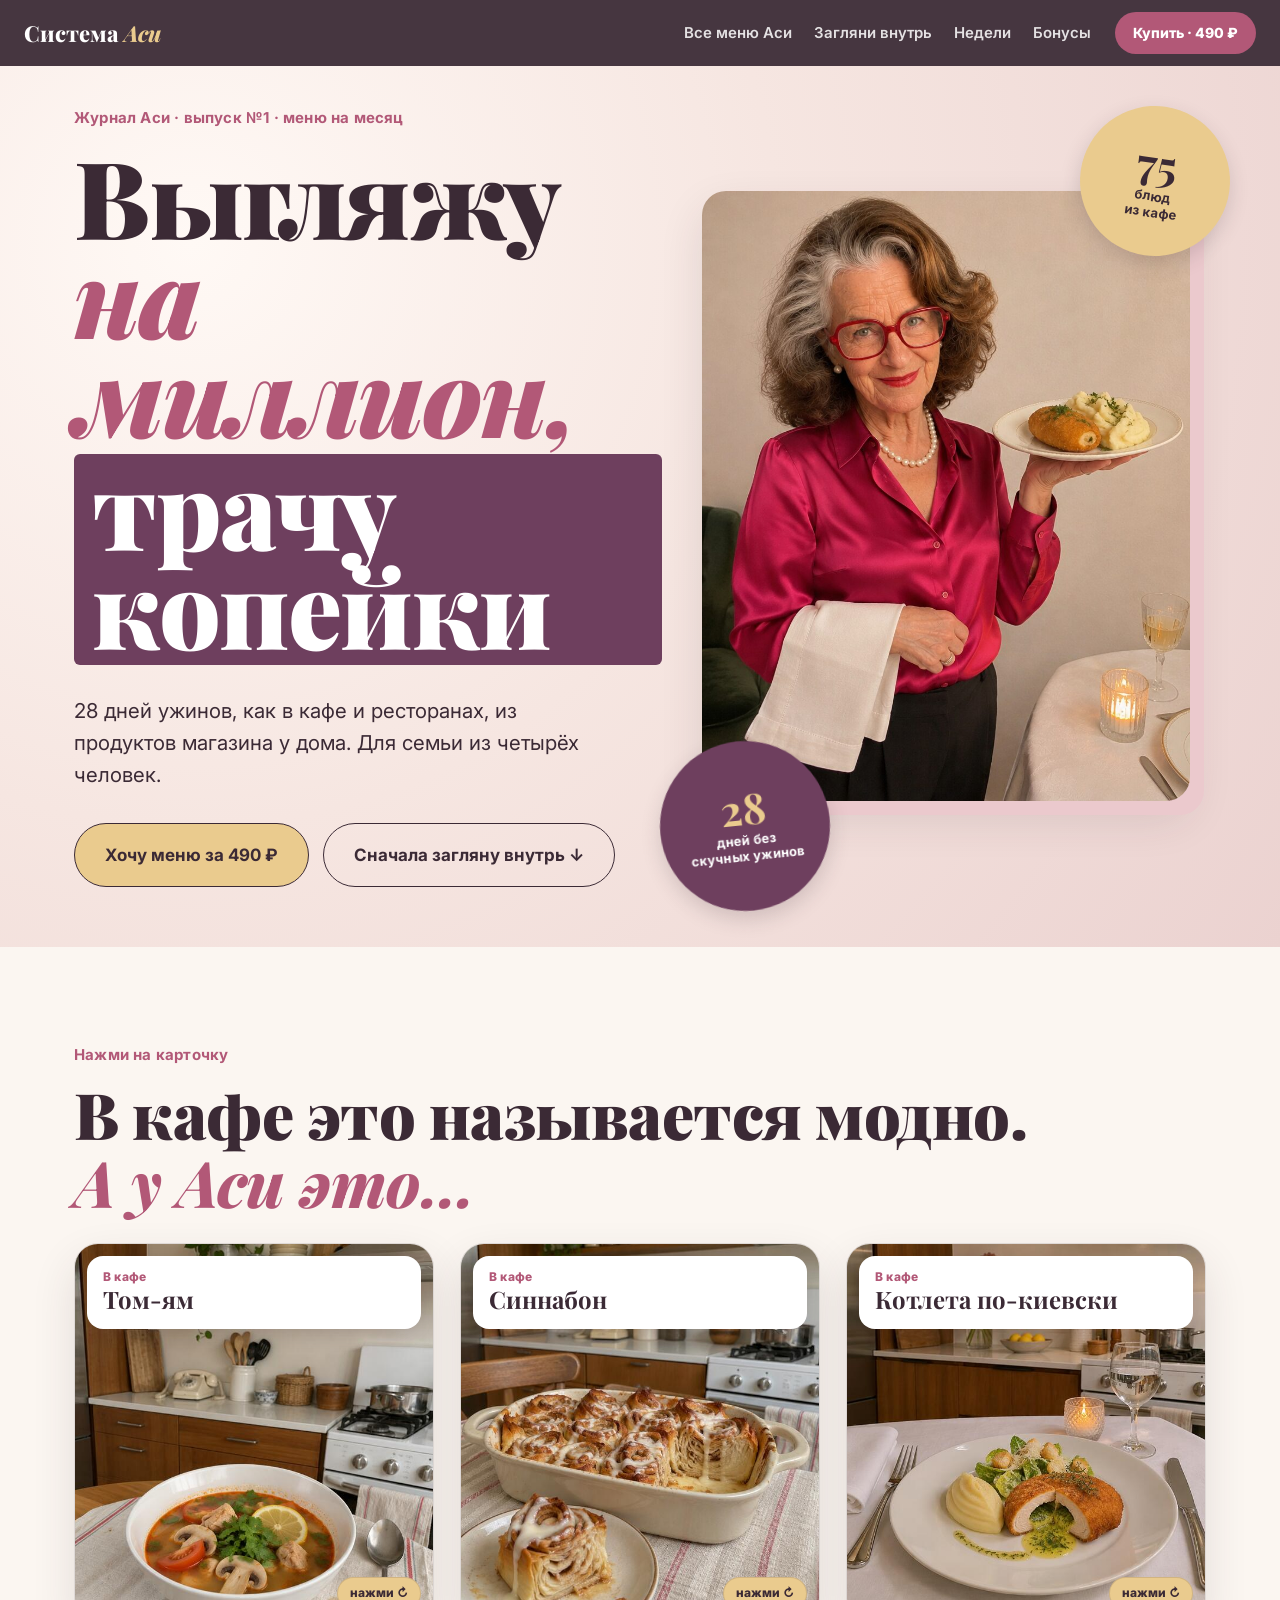
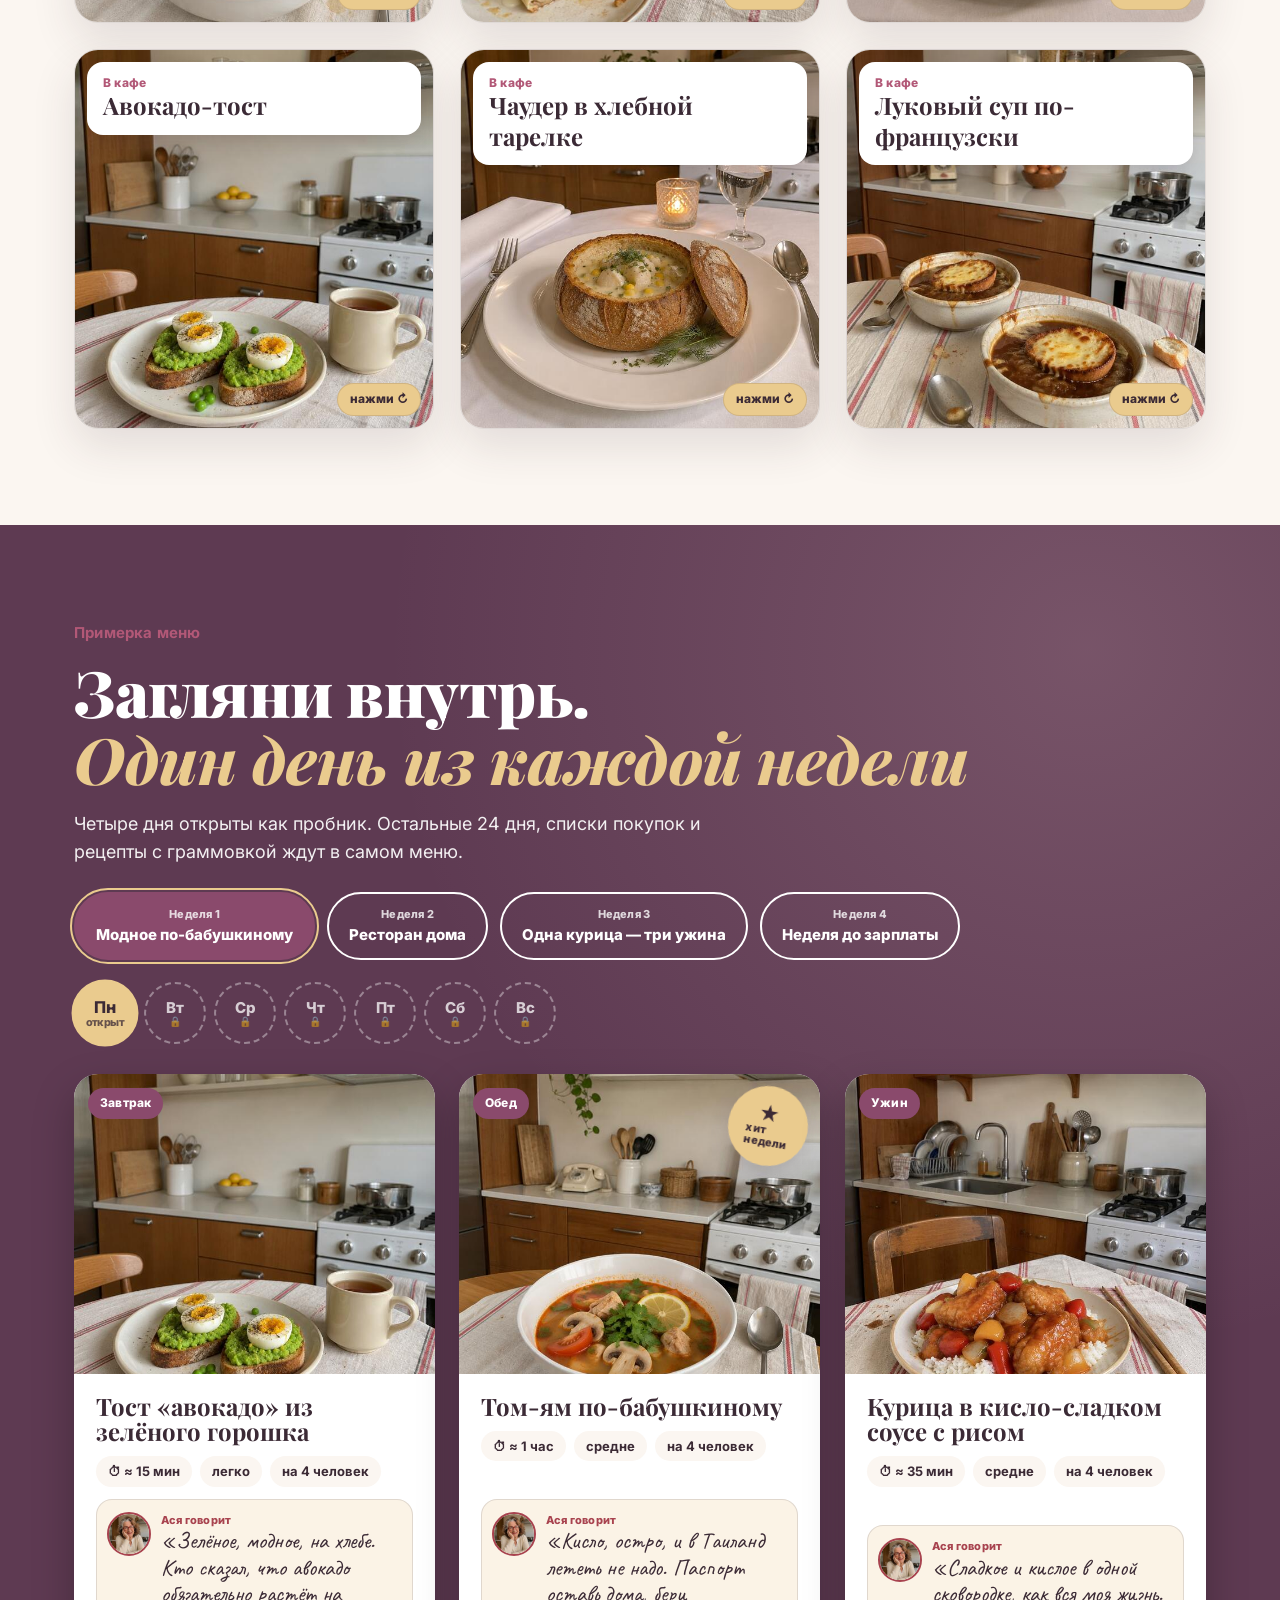
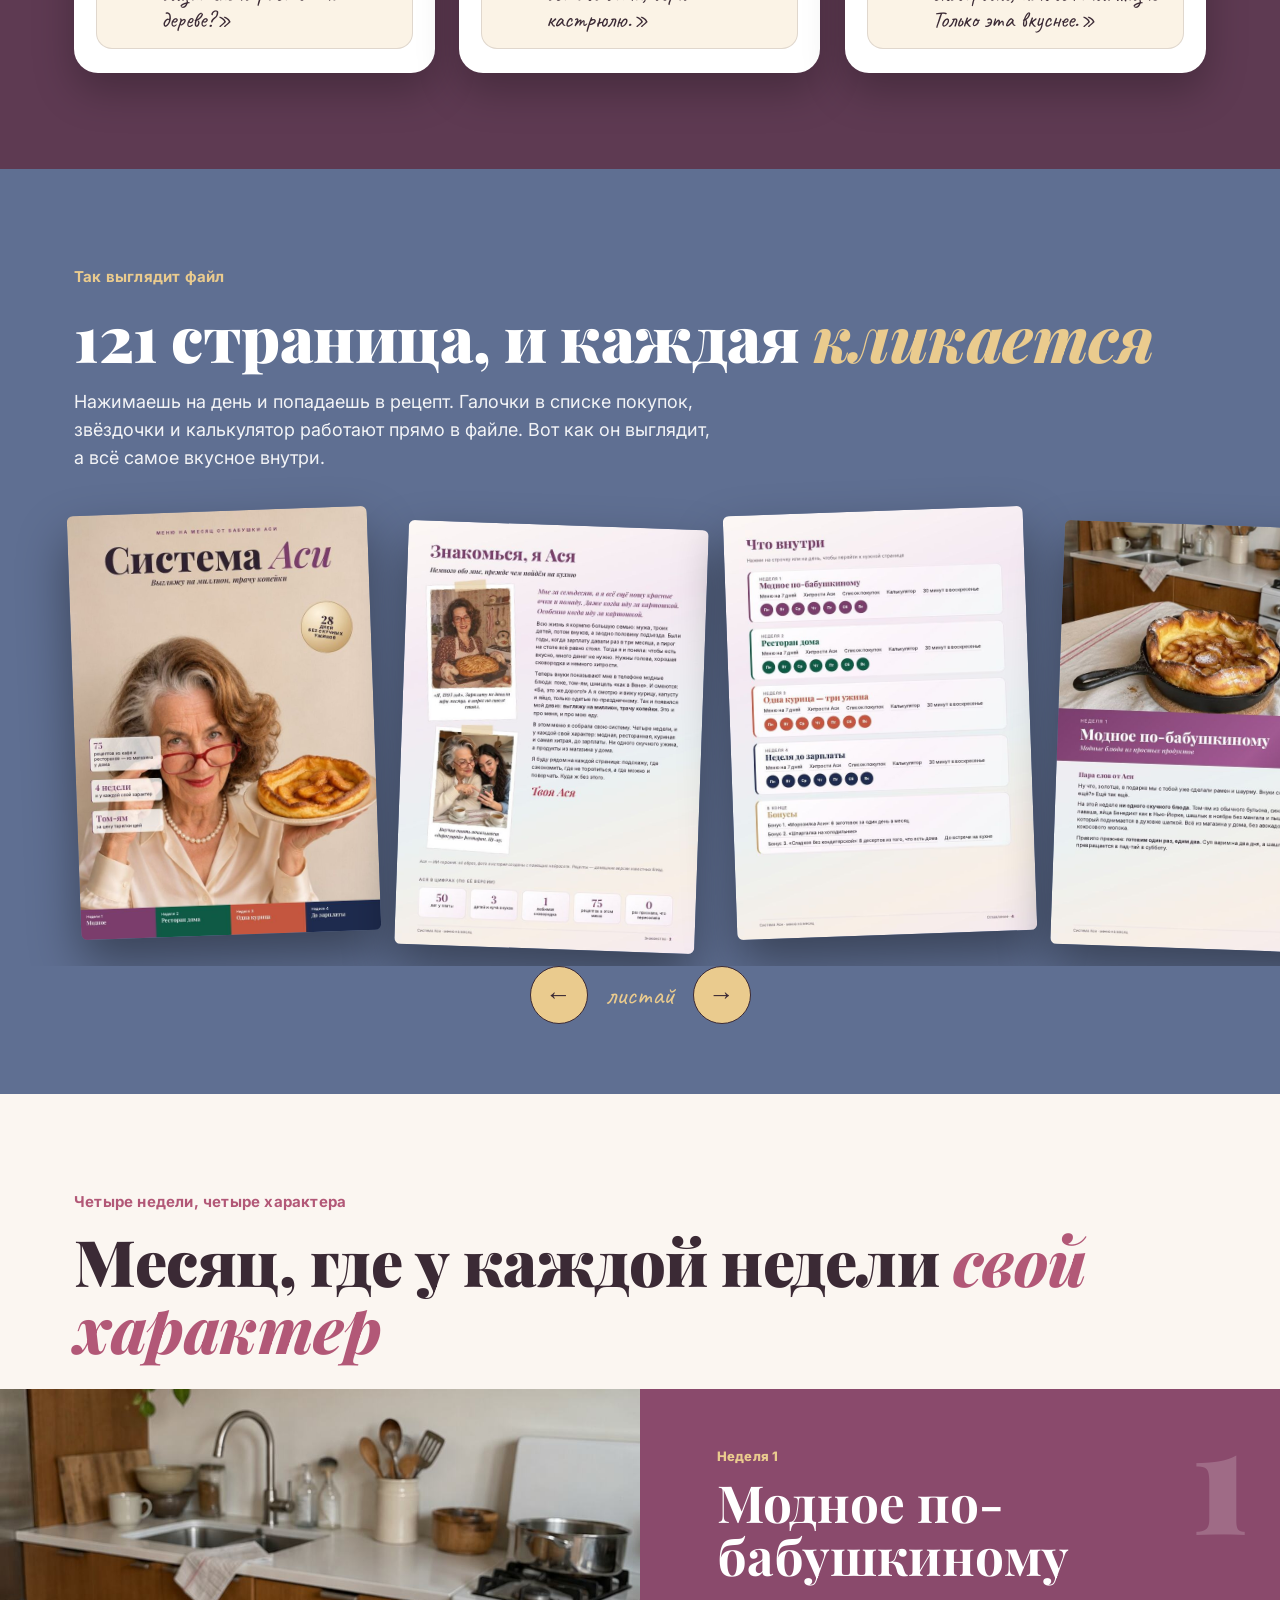
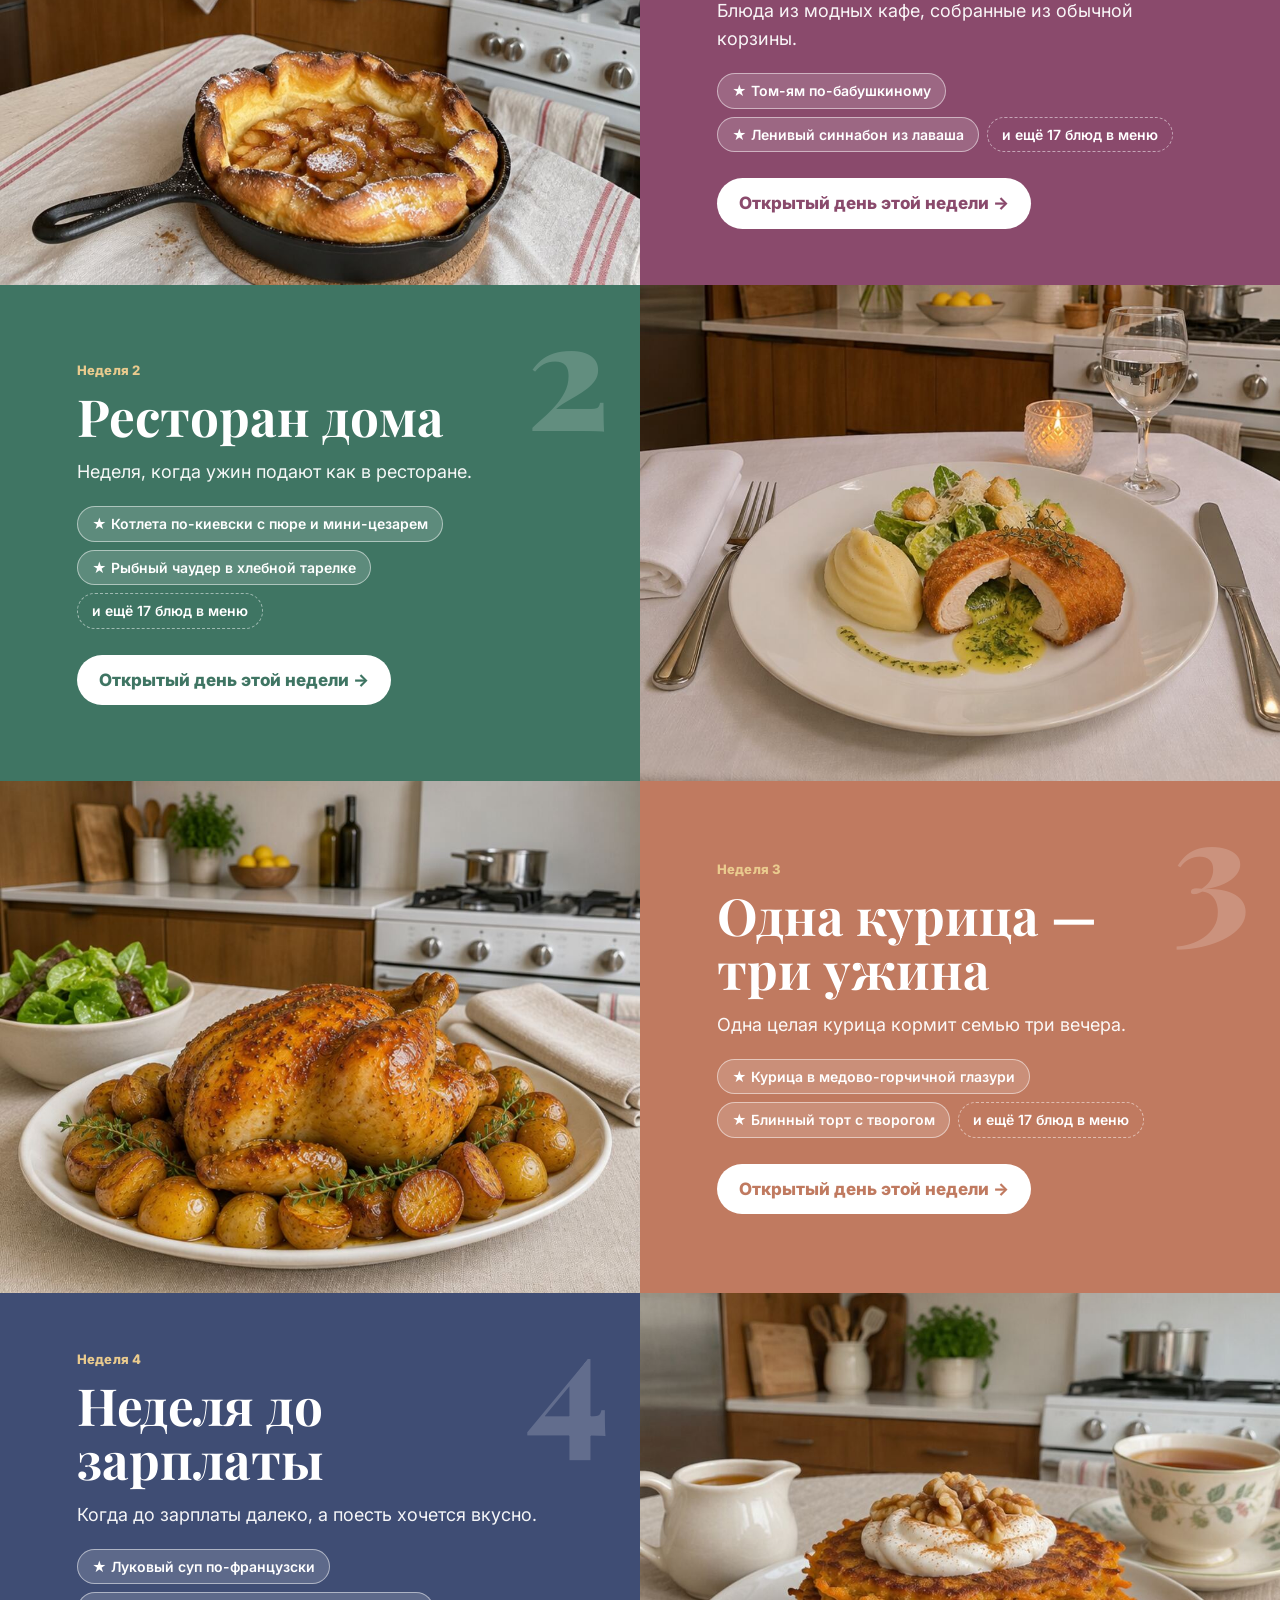
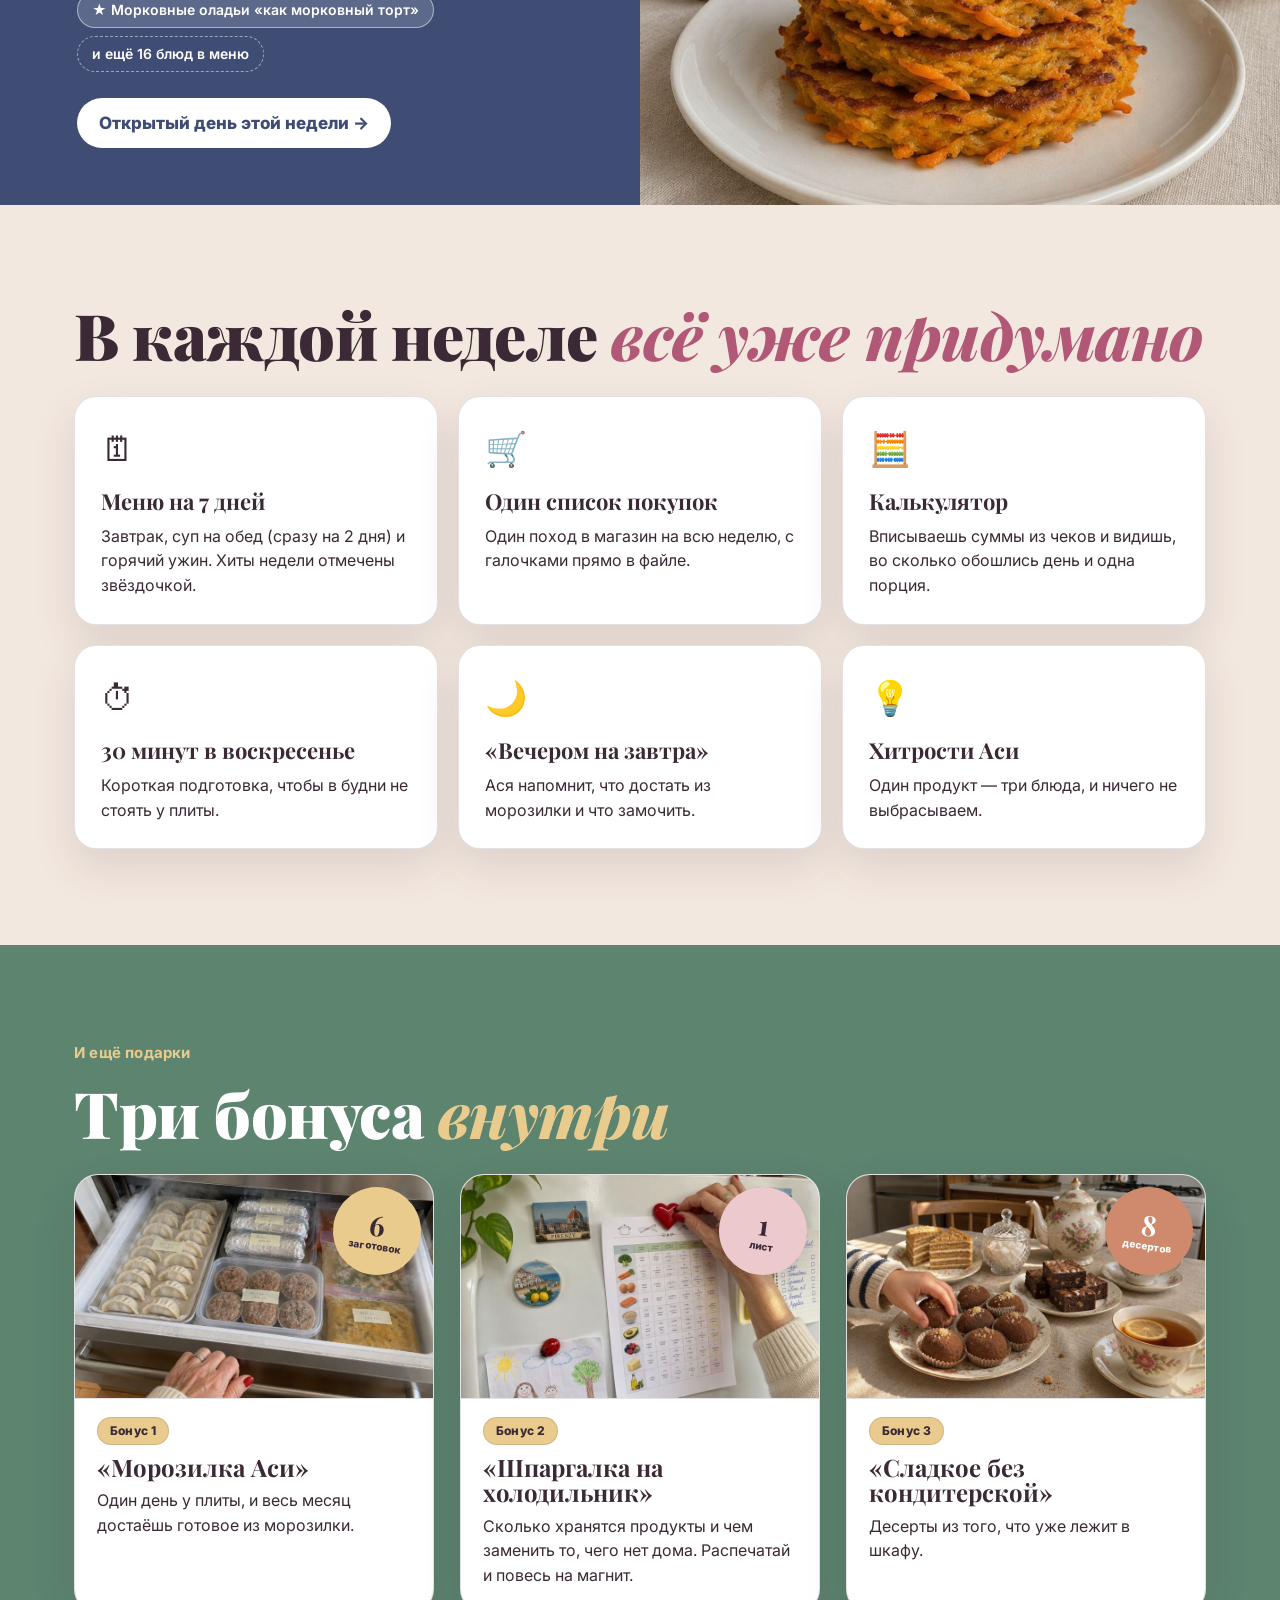
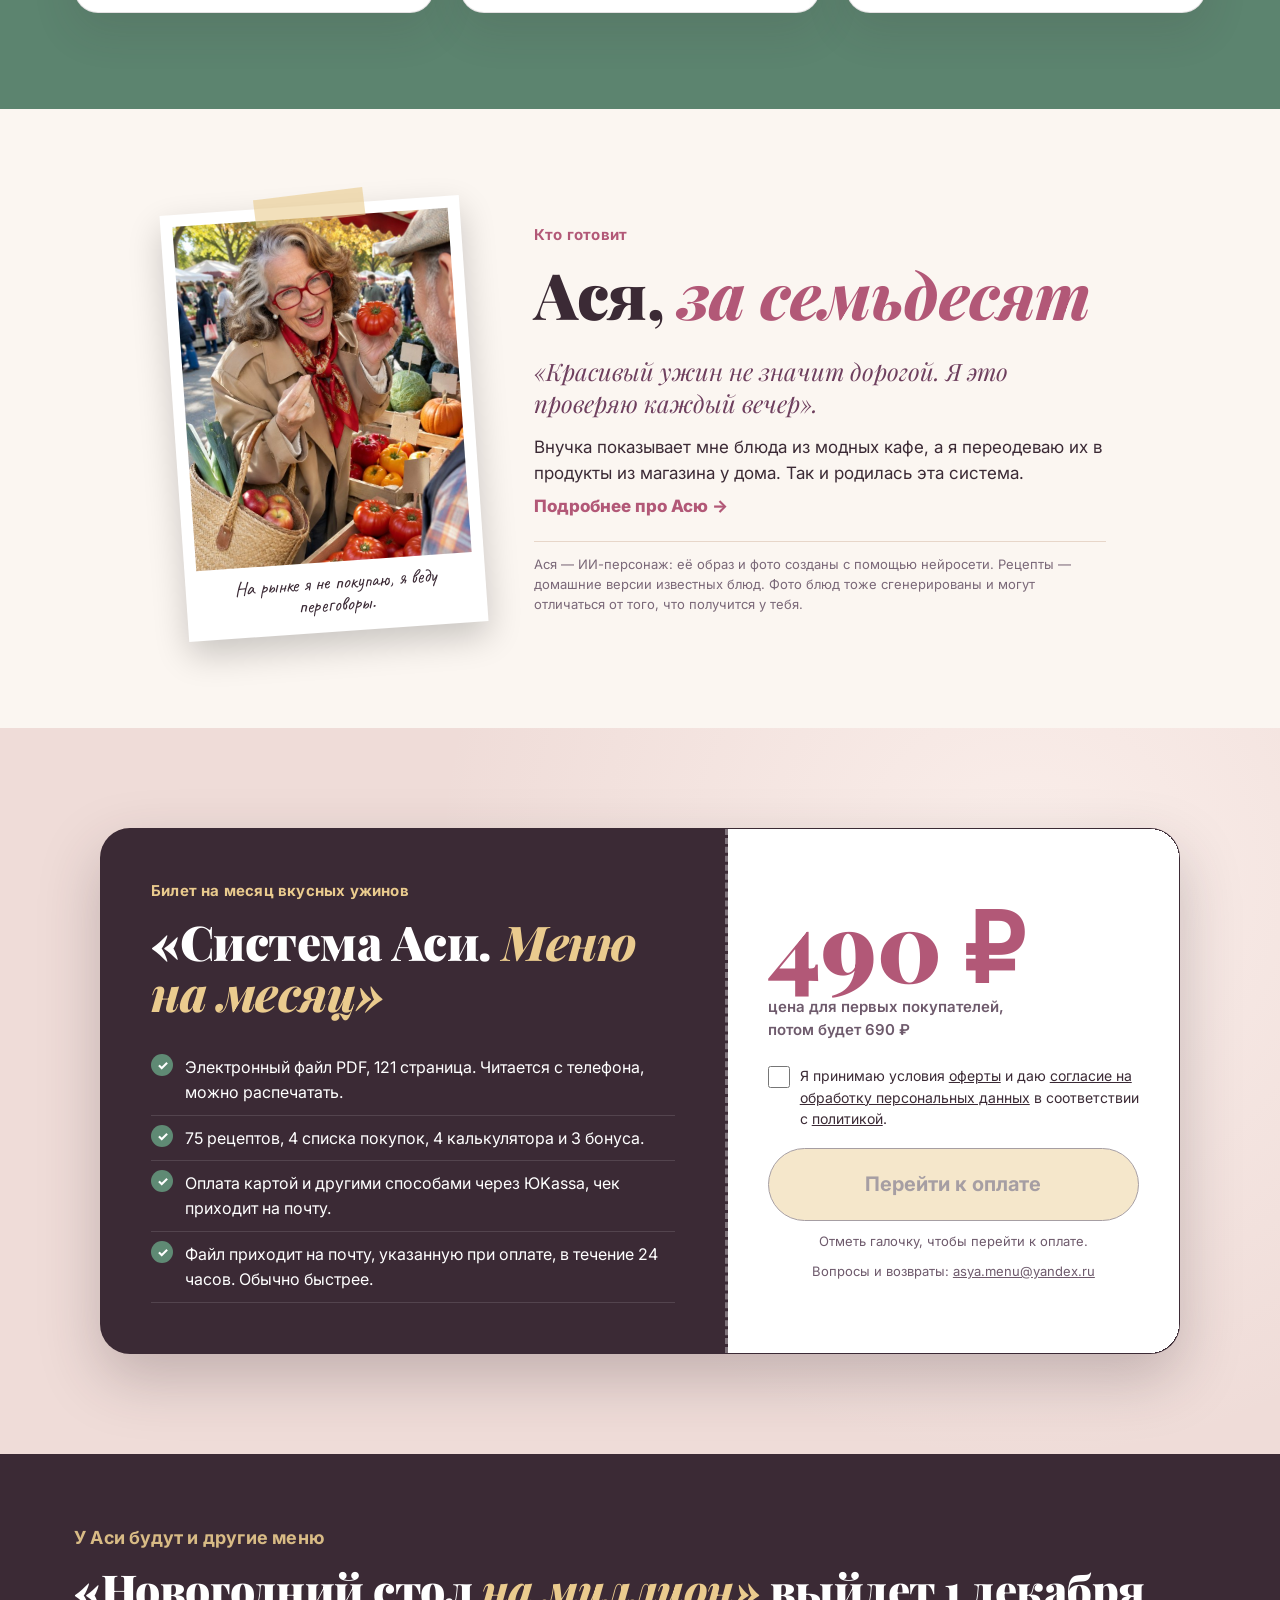
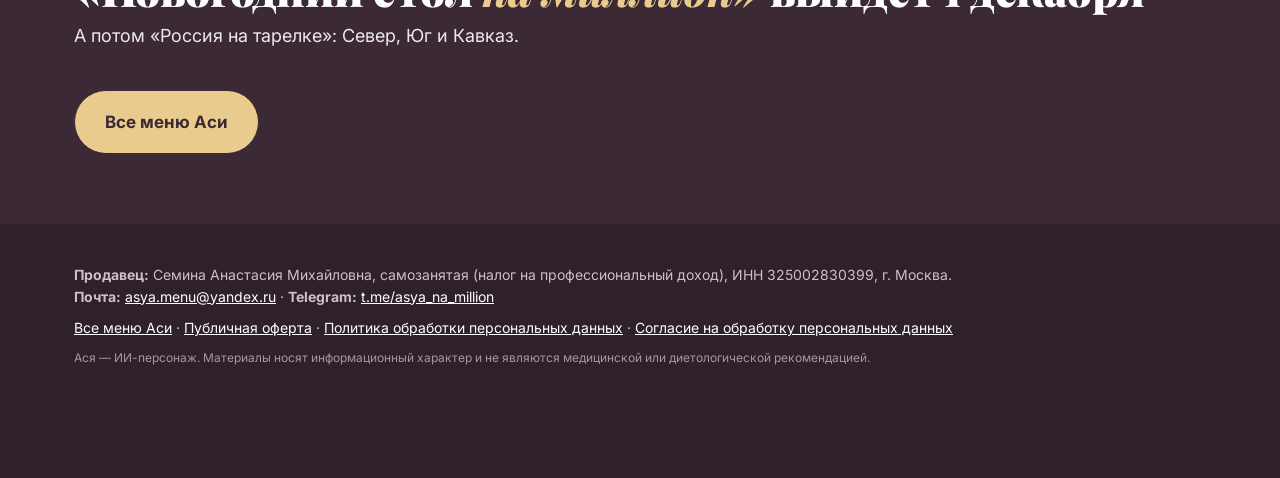
==== menu-na-mesyac.html @ 4cabe3ae "Сайт Аси: главная-витрина и страница «Меню на месяц» (превью, оплата ещё не подключена) Co-Authored-" ====
<!doctype html>
<html lang="ru">
<head>
<meta charset="utf-8">
<meta name="viewport" content="width=device-width, initial-scale=1">
<title>Система Аси — меню на месяц: выгляжу на миллион, трачу копейки</title>
<meta name="description" content="Меню на 28 дней для семьи из 4 человек от ИИ-бабушки Аси: 75 блюд из кафе и ресторанов из продуктов магазина у дома, списки покупок, калькулятор и 3 бонуса. Электронный PDF.">
<meta property="og:title" content="Система Аси — меню на месяц">
<meta property="og:description" content="Том-ям, хачапури, синнабон из лаваша. 75 блюд из кафе из продуктов магазина у дома.">
<meta property="og:image" content="img/menu-asya.jpg">
<link rel="preconnect" href="https://fonts.googleapis.com"><link rel="preconnect" href="https://fonts.gstatic.com" crossorigin>
<link href="https://fonts.googleapis.com/css2?family=Playfair+Display:ital,wght@0,700;0,800;0,900;1,700;1,800&family=Inter:wght@400;500;600;700;800&family=Caveat:wght@600;700&display=swap" rel="stylesheet">
<link rel="stylesheet" href="style.css">
</head>
<body>

<header class="top">
  <a class="logo" href="index.html">Система <em>Аси</em></a>
  <nav><a href="index.html">Все меню Аси</a><a href="#vnutri">Загляни внутрь</a><a href="#nedeli">Недели</a><a href="#bonusy">Бонусы</a></nav>
  <a class="top-btn" href="#kupit">Купить · 490 ₽</a>
</header>

<!-- ОБЛОЖКА -->
<section class="hero">

  <div class="hero-text">
    <p class="kicker">Журнал Аси · выпуск №1 · меню на месяц</p>
    <h1><span class="l1">Выгляжу</span> <span class="l2">на миллион,</span> <span class="l3">трачу копейки</span></h1>
    <p class="lead">28 дней ужинов, как в кафе и ресторанах, из продуктов магазина у дома. Для семьи из четырёх человек.</p>
    <div class="cta-row">
      <a class="btn" href="#kupit">Хочу меню за 490 ₽</a>
      <a class="btn ghost" href="#vnutri">Сначала загляну внутрь ↓</a>
    </div>
  </div>
  <div class="hero-pic"><img src="img/menu-asya.jpg" alt="Ася подаёт котлету по-киевски, как официант в ресторане" width="896" height="1120"></div>
  <div class="sticker s1"><b>75</b>блюд<br>из кафе</div>
  <div class="sticker s2"><b>28</b>дней без скучных ужинов</div>
</section>


<!-- КАФЕ vs АСЯ -->
<section class="sec vs">
  <div class="wrap">
    <p class="eyebrow">Нажми на карточку</p>
    <h2>В кафе это называется модно.<br><em>А у Аси это…</em></h2>
    <div class="flips" id="flips"></div>
  </div>
</section>

<!-- ЗАГЛЯНИ ВНУТРЬ -->
<section class="sec inside" id="vnutri">
  <div class="wrap">
    <p class="eyebrow">Примерка меню</p>
    <h2>Загляни внутрь.<br><em>Один день из каждой недели</em></h2>
    <p class="sub">Четыре дня открыты как пробник. Остальные 24 дня, списки покупок и рецепты с граммовкой ждут в самом меню.</p>
    <div class="wtabs" id="wtabs"></div>
    <div class="dtabs" id="dtabs"></div>
    <div class="day" id="day"></div>
  </div>
</section>

<!-- ЛИСТАЛКА СТРАНИЦ -->
<section class="sec pages">
  <div class="wrap">
    <p class="eyebrow light">Так выглядит файл</p>
    <h2>121 страница, и каждая <em>кликается</em></h2>
    <p class="sub">Нажимаешь на день и попадаешь в рецепт. Галочки в списке покупок, звёздочки и калькулятор работают прямо в файле. Вот как он выглядит, а всё самое вкусное внутри.</p>
  </div>
  <div class="strip" id="strip"></div>
  <div class="swipe"><button type="button" class="sw-btn" id="swPrev" aria-label="Предыдущие страницы">←</button><span>листай</span><button type="button" class="sw-btn" id="swNext" aria-label="Следующие страницы">→</button></div>
</section>

<!-- НЕДЕЛИ -->
<section class="sec weeks" id="nedeli">
  <div class="wrap">
    <p class="eyebrow">Четыре недели, четыре характера</p>
    <h2>Месяц, где у каждой недели <em>свой характер</em></h2>
  </div>
  <div class="wk-list" id="wklist"></div>
</section>

<!-- В КАЖДОЙ НЕДЕЛЕ -->
<section class="sec every">
  <div class="wrap">
    <h2>В каждой неделе <em>всё уже придумано</em></h2>
    <ul class="every-grid">
      <li><span class="ic">🗓</span><b>Меню на 7 дней</b>Завтрак, суп на обед (сразу на 2 дня) и горячий ужин. Хиты недели отмечены звёздочкой.</li>
      <li><span class="ic">🛒</span><b>Один список покупок</b>Один поход в магазин на всю неделю, с галочками прямо в файле.</li>
      <li><span class="ic">🧮</span><b>Калькулятор</b>Вписываешь суммы из чеков и видишь, во сколько обошлись день и одна порция.</li>
      <li><span class="ic">⏱</span><b>30 минут в воскресенье</b>Короткая подготовка, чтобы в будни не стоять у плиты.</li>
      <li><span class="ic">🌙</span><b>«Вечером на завтра»</b>Ася напомнит, что достать из морозилки и что замочить.</li>
      <li><span class="ic">💡</span><b>Хитрости Аси</b>Один продукт — три блюда, и ничего не выбрасываем.</li>
    </ul>
  </div>
</section>

<!-- БОНУСЫ -->
<section class="sec bonus" id="bonusy">
  <div class="wrap">
    <p class="eyebrow light">И ещё подарки</p>
    <h2>Три бонуса <em>внутри</em></h2>
    <div class="bn-grid">
      <article><div class="bn-ph"><img src="img/bonus-1.jpg" alt="Морозилка с домашними заготовками" loading="lazy"><span class="bn-st c1"><b>6</b>заготовок</span></div><span class="tag">Бонус 1</span><h3>«Морозилка Аси»</h3><p>Один день у плиты, и весь месяц достаёшь готовое из морозилки.</p></article>
      <article><div class="bn-ph"><img src="img/bonus-2.jpg" alt="Шпаргалка на дверце холодильника" loading="lazy"><span class="bn-st c2"><b>1</b>лист</span></div><span class="tag">Бонус 2</span><h3>«Шпаргалка на холодильник»</h3><p>Сколько хранятся продукты и чем заменить то, чего нет дома. Распечатай и повесь на магнит.</p></article>
      <article><div class="bn-ph"><img src="img/bonus-3.jpg" alt="Домашние десерты к чаю" loading="lazy"><span class="bn-st c3"><b>8</b>десертов</span></div><span class="tag">Бонус 3</span><h3>«Сладкое без кондитерской»</h3><p>Десерты из того, что уже лежит в шкафу.</p></article>
    </div>
  </div>
</section>

<!-- КОРОТКО ОБ АСЕ -->
<section class="sec mini-about">
  <div class="wrap mini-in">
    <figure class="pol solo"><img src="img/asya-rynok.jpg" alt="Ася на рынке с помидором" width="700" height="875"><figcaption>На рынке я не покупаю, я веду переговоры.</figcaption></figure>
    <div>
      <p class="eyebrow">Кто готовит</p>
      <h2>Ася, <em>за семьдесят</em></h2>
      <p class="big">«Красивый ужин не значит дорогой. Я это проверяю каждый вечер».</p>
      <p>Внучка показывает мне блюда из модных кафе, а я переодеваю их в продукты из магазина у дома. Так и родилась эта система.</p>
      <a class="more" href="index.html#asya">Подробнее про Асю →</a>
      <p class="ai">Ася — ИИ-персонаж: её образ и фото созданы с помощью нейросети. Рецепты — домашние версии известных блюд. Фото блюд тоже сгенерированы и могут отличаться от того, что получится у тебя.</p>
    </div>
  </div>
</section>

<!-- ПОКУПКА -->
<section class="sec buy" id="kupit">
  <div class="ticket">
    <div class="t-left">
      <p class="eyebrow light">Билет на месяц вкусных ужинов</p>
      <h2>«Система Аси. <em>Меню на месяц»</em></h2>
      <ul class="get">
        <li>Электронный файл PDF, 121 страница. Читается с телефона, можно распечатать.</li>
        <li>75 рецептов, 4 списка покупок, 4 калькулятора и 3 бонуса.</li>
        <li>Оплата картой и другими способами через ЮKassa, чек приходит на почту.</li>
        <li>Файл приходит на почту, указанную при оплате, в течение 24 часов. Обычно быстрее.</li>
      </ul>
    </div>
    <div class="t-right">
      <p class="price">490 ₽</p>
      <p class="price-note">цена для первых покупателей,<br>потом будет 690 ₽</p>
      <label class="agree"><input type="checkbox" id="agree"> <span>Я принимаю условия <a href="oferta.html">оферты</a> и даю <a href="soglasie.html">согласие на обработку персональных данных</a> в соответствии с <a href="privacy.html">политикой</a>.</span></label>
      <a class="btn big disabled" id="paybtn" href="#" aria-disabled="true">Перейти к оплате</a>
      <p class="hint" id="payhint">Отметь галочку, чтобы перейти к оплате.</p>
      <p class="hint">Вопросы и возвраты: <a href="mailto:asya.menu@yandex.ru">asya.menu@yandex.ru</a></p>
    </div>
  </div>
</section>

<!-- ДРУГИЕ МЕНЮ -->
<section class="sec other">
  <div class="wrap other-in">
    <div>
      <p class="eyebrow light">У Аси будут и другие меню</p>
      <h2>«Новогодний стол <em>на миллион»</em> выйдет 1 декабря</h2>
      <p>А потом «Россия на тарелке»: Север, Юг и Кавказ.</p>
    </div>
    <a class="btn" href="index.html">Все меню Аси</a>
  </div>
</section>

<footer class="foot">
  <div class="wrap">
    <p><b>Продавец:</b> Семина Анастасия Михайловна, самозанятая (налог на профессиональный доход), ИНН 325002830399, г. Москва.<br>
    <b>Почта:</b> <a href="mailto:asya.menu@yandex.ru">asya.menu@yandex.ru</a> · <b>Telegram:</b> <a href="https://t.me/asya_na_million">t.me/asya_na_million</a></p>
    <p class="docs"><a href="index.html">Все меню Аси</a> · <a href="oferta.html">Публичная оферта</a> · <a href="privacy.html">Политика обработки персональных данных</a> · <a href="soglasie.html">Согласие на обработку персональных данных</a></p>
    <p class="small">Ася — ИИ-персонаж. Материалы носят информационный характер и не являются медицинской или диетологической рекомендацией.</p>
  </div>
</footer>

<a class="float-buy" href="#kupit">Купить меню · 490 ₽</a>

<script src="data.js"></script>
<script src="app.js"></script>
</body>
</html>
---- style.css ----
:root {
  --ink:#1C0B1F; --plum:#4A1042; --fuch:#FF2D87; --fuch2:#FF6FB0; --yel:#FFD43B; --em:#00A877; --coral:#FF6A3D; --cob:#3346FF; --navy:#16224D;
  --paper:#FFF4E8; --paper2:#FFE9D6; --red:#C8102E;
  --serif:"Playfair Display", Georgia, serif; --sans:Inter, system-ui, sans-serif; --hand:Caveat, cursive;
}
* { box-sizing:border-box; margin:0; padding:0; }
html { scroll-behavior:smooth; }
body { font-family:var(--sans); color:var(--ink); background:var(--paper); font-size:17px; line-height:1.55; overflow-x:hidden; }
img { max-width:100%; display:block; }
a { color:inherit; }
h1, h2, h3 { font-family:var(--serif); line-height:1.05; }
h2 { font-size:clamp(34px, 5.4vw, 64px); font-weight:900; letter-spacing:-.5px; margin-bottom:28px; }
h2 em { font-style:italic; font-weight:800; color:var(--fuch); }
.wrap { max-width:1180px; margin:0 auto; padding:0 24px; }
.sec { padding:96px 0; position:relative; }
.eyebrow { font-weight:800; font-size:13px; letter-spacing:3px; text-transform:uppercase; color:var(--fuch); margin-bottom:14px; }
.eyebrow.light { color:var(--yel); }

/* кнопки */
.btn { display:inline-flex; align-items:center; justify-content:center; gap:8px; background:var(--yel); color:var(--ink); font-weight:800; font-size:17px; text-decoration:none; padding:18px 30px; border-radius:999px; border:2.5px solid var(--ink); box-shadow:5px 5px 0 var(--ink); transition:transform .15s, box-shadow .15s; }
.btn:hover { transform:translate(-2px,-2px); box-shadow:7px 7px 0 var(--ink); }
.btn:active { transform:translate(3px,3px); box-shadow:2px 2px 0 var(--ink); }
.btn.ghost { background:transparent; color:#fff; border-color:#fff; box-shadow:none; }
.btn.ghost:hover { background:rgba(255,255,255,.12); }
.btn.big { font-size:20px; padding:20px 34px; width:100%; }
.btn.disabled { opacity:.45; cursor:not-allowed; }
.btn.yellow { margin-top:22px; }

/* шапка */
.top { position:sticky; top:0; z-index:50; display:flex; align-items:center; gap:24px; padding:12px 24px; background:rgba(28,11,31,.92); backdrop-filter:blur(8px); color:#fff; }
.logo { font-family:var(--serif); font-weight:800; font-size:22px; text-decoration:none; }
.logo em { color:var(--yel); }
.top nav { display:flex; gap:22px; margin-left:auto; font-size:15px; font-weight:600; }
.top nav a { text-decoration:none; opacity:.85; }
.top nav a:hover { opacity:1; color:var(--yel); }
.top-btn { background:var(--fuch); color:#fff; text-decoration:none; font-weight:800; font-size:14px; padding:10px 18px; border-radius:999px; white-space:nowrap; }

/* обложка */
.hero { position:relative; min-height:calc(100vh - 60px); display:grid; grid-template-columns:1.05fr .95fr; align-items:center; background:radial-gradient(circle at 18% 25%, #FF5FA6 0, var(--fuch) 38%, #D9006A 100%); color:#fff; overflow:hidden; padding:40px 0 60px; }
.hero::before { content:""; position:absolute; inset:0; background:repeating-linear-gradient(-45deg, rgba(255,255,255,.05) 0 2px, transparent 2px 22px); pointer-events:none; }
.hero-text { position:relative; z-index:2; padding:0 10px 0 max(24px, calc((100vw - 1180px)/2 + 24px)); }
.kicker { font-weight:800; font-size:13px; letter-spacing:3px; text-transform:uppercase; color:var(--yel); margin-bottom:18px; }
.hero h1 { font-weight:900; font-size:clamp(52px, 8.4vw, 118px); line-height:.92; letter-spacing:-1.5px; }
.hero h1 span { display:block; }
.hero h1 .l2 { font-style:italic; color:var(--yel); }
.hero h1 .l3 { display:inline-block; margin-top:10px; background:var(--ink); color:#fff; padding:4px 18px 10px; transform:rotate(-2deg); box-shadow:6px 6px 0 var(--yel); }
.lead { font-size:clamp(18px, 1.6vw, 21px); max-width:520px; margin:30px 0 32px; opacity:.95; }
.cta-row { display:flex; gap:14px; flex-wrap:wrap; }
.hero-pic { position:relative; z-index:1; display:flex; align-items:center; justify-content:center; padding:0 max(40px, calc((100vw - 1180px)/2 + 40px)) 0 30px; }
.hero-pic img { width:100%; max-width:500px; height:auto; aspect-ratio:4/5; object-fit:cover; object-position:center 8%; border-radius:28px; border:6px solid var(--ink); box-shadow:18px 18px 0 var(--yel); transform:rotate(2.5deg); }
.sticker { position:absolute; z-index:3; border-radius:50%; display:flex; flex-direction:column; align-items:center; justify-content:center; text-align:center; font-weight:800; text-transform:uppercase; font-size:13px; line-height:1.15; letter-spacing:.5px; border:3px solid var(--ink); }
.sticker b { font-family:var(--serif); font-size:44px; line-height:.9; text-transform:none; }
.s1 { width:150px; height:150px; background:var(--yel); color:var(--ink); right:max(16px, calc((100vw - 1180px)/2)); top:40px; transform:rotate(12deg); animation:wob 5s ease-in-out infinite; }
.s2 { width:160px; height:160px; background:var(--ink); color:#fff; right:max(400px, calc((100vw - 1180px)/2 + 470px)); bottom:60px; transform:rotate(-10deg); padding:20px; animation:wob 6s ease-in-out infinite reverse; }
.s2 b { color:var(--yel); }
@keyframes wob { 0%,100% { transform:rotate(12deg) scale(1); } 50% { transform:rotate(4deg) scale(1.06); } }

/* бегущая строка */
.marquee { background:var(--yel); border-block:3px solid var(--ink); overflow:hidden; white-space:nowrap; padding:16px 0; }
.mq-in { display:inline-block; animation:mq 60s linear infinite; font-family:var(--serif); font-style:italic; font-weight:800; font-size:26px; }
.mq-in span { margin:0 18px; }
.mq-in i { font-style:normal; color:var(--fuch); }
@keyframes mq { to { transform:translateX(-50%); } }

/* кафе vs Ася */
.vs { background:var(--paper); }
.flips { display:grid; grid-template-columns:repeat(3, 1fr); gap:26px; }
.flip { perspective:1200px; height:380px; cursor:pointer; background:none; border:none; text-align:left; font:inherit; color:inherit; }
.flip-in { position:relative; width:100%; height:100%; transition:transform .7s cubic-bezier(.3,1.4,.5,1); transform-style:preserve-3d; }
.flip.on .flip-in { transform:rotateY(180deg); }
.face { position:absolute; inset:0; backface-visibility:hidden; border-radius:24px; overflow:hidden; border:3px solid var(--ink); box-shadow:8px 8px 0 var(--ink); }
.front img { width:100%; height:100%; object-fit:cover; }
.front .lbl { position:absolute; left:16px; right:16px; bottom:16px; background:#fff; border:2.5px solid var(--ink); border-radius:16px; padding:12px 16px; }
.front .lbl small { display:block; font-size:12px; font-weight:800; letter-spacing:2px; text-transform:uppercase; color:var(--fuch); }
.front .lbl b { font-family:var(--serif); font-size:24px; line-height:1.1; }
.front .tap { position:absolute; top:14px; right:14px; background:var(--yel); border:2px solid var(--ink); border-radius:999px; font-size:12px; font-weight:800; padding:6px 12px; }
.back { transform:rotateY(180deg); padding:30px 26px; display:flex; flex-direction:column; justify-content:center; color:#fff; }
.back small { font-size:13px; font-weight:800; letter-spacing:2px; text-transform:uppercase; color:var(--yel); }
.back .hand { font-family:var(--hand); font-size:38px; line-height:1.05; margin:10px 0 16px; }
.back p { font-size:16px; opacity:.95; }

/* загляни внутрь */
.inside { background:var(--plum); color:#fff; background-image:radial-gradient(circle at 85% 10%, rgba(255,45,135,.35), transparent 45%), radial-gradient(circle at 5% 90%, rgba(51,70,255,.35), transparent 40%); }
.inside h2 em { color:var(--yel); }
.wtabs { display:flex; gap:12px; flex-wrap:wrap; margin-bottom:16px; }
.wtab { border:2.5px solid #fff; background:transparent; color:#fff; font:inherit; font-weight:800; font-size:15px; padding:12px 20px; border-radius:999px; cursor:pointer; transition:.2s; }
.wtab small { display:block; font-size:11px; letter-spacing:2px; text-transform:uppercase; opacity:.8; }
.wtab.on { background:var(--c); border-color:var(--c); color:#fff; box-shadow:5px 5px 0 var(--yel); }
.dtabs { display:flex; gap:8px; margin:22px 0 30px; flex-wrap:wrap; }
.dtab { width:62px; height:62px; border-radius:50%; border:2px solid rgba(255,255,255,.5); background:transparent; color:#fff; font:inherit; font-weight:800; cursor:pointer; line-height:1.05; font-size:15px; transition:.2s; }
.dtab small { display:block; font-size:10px; opacity:.75; font-weight:600; }
.dtab.on { background:var(--yel); color:var(--ink); border-color:var(--yel); transform:scale(1.08); }
.day { display:grid; grid-template-columns:repeat(auto-fit, minmax(300px, 1fr)); gap:24px; }
.rc { background:#fff; color:var(--ink); border-radius:24px; overflow:hidden; display:flex; flex-direction:column; animation:pop .45s cubic-bezier(.3,1.5,.5,1) both; box-shadow:0 18px 40px rgba(0,0,0,.25); }
.rc:nth-child(2) { animation-delay:.07s; } .rc:nth-child(3) { animation-delay:.14s; } .rc:nth-child(4) { animation-delay:.21s; }
@keyframes pop { from { opacity:0; transform:translateY(24px) scale(.96); } }
.rc .ph { position:relative; aspect-ratio:1/1; max-height:300px; overflow:hidden; }
.rc .ph img { width:100%; height:100%; object-fit:cover; }
.rc .meal { position:absolute; left:14px; top:14px; background:var(--c); color:#fff; font-size:12px; font-weight:800; letter-spacing:1.5px; text-transform:uppercase; padding:6px 12px; border-radius:999px; }
.rc .hit { position:absolute; right:12px; top:12px; width:74px; height:74px; border-radius:50%; background:var(--yel); border:2.5px solid var(--ink); display:flex; flex-direction:column; align-items:center; justify-content:center; font-size:11px; font-weight:800; text-transform:uppercase; line-height:1.05; transform:rotate(10deg); }
.rc .hit b { font-size:22px; line-height:1; }
.rc .bd { padding:20px 22px 24px; display:flex; flex-direction:column; gap:12px; flex:1; }
.rc h3 { font-size:24px; }
.rc .meta { display:flex; gap:8px; flex-wrap:wrap; }
.rc .meta span { font-size:13px; font-weight:700; background:var(--paper); border-radius:999px; padding:5px 12px; }
.rc .q { margin-top:auto; position:relative; background:#FFF8D6; border:2px solid var(--ink); border-radius:16px; padding:14px 16px 14px 64px; font-family:var(--hand); font-size:23px; line-height:1.15; }
.rc .q img { position:absolute; left:10px; top:12px; width:44px; height:44px; border-radius:50%; object-fit:cover; border:2px solid var(--red); }
.rc .q small { display:block; font-family:var(--sans); font-size:11px; font-weight:800; letter-spacing:1.5px; text-transform:uppercase; color:var(--red); margin-bottom:2px; }

/* листалка */
.pages { background:var(--cob); color:#fff; padding-bottom:70px; }
.pages h2 em { color:var(--yel); }
.pages .sub { max-width:640px; font-size:18px; opacity:.92; margin-top:-10px; }
.strip { display:flex; gap:28px; overflow-x:auto; scroll-snap-type:x mandatory; padding:40px max(24px, calc((100vw - 1180px)/2 + 24px)) 30px; scrollbar-width:none; }
.strip::-webkit-scrollbar { display:none; }
.strip img { flex:none; width:300px; aspect-ratio:210/297; object-fit:cover; border-radius:6px; scroll-snap-align:center; box-shadow:0 24px 50px rgba(0,0,0,.4); transition:transform .25s; }
.strip img:nth-child(odd) { transform:rotate(-2deg); } .strip img:nth-child(even) { transform:rotate(2deg) translateY(14px); }
.strip img:hover { transform:scale(1.05) rotate(0); }
.swipe { text-align:center; font-family:var(--hand); font-size:28px; color:var(--yel); }

/* недели */
.weeks { padding-bottom:0; }
.wk-list { margin-top:20px; }
.wk { display:grid; grid-template-columns:1fr 1fr; min-height:440px; background:var(--c); color:#fff; }
.wk:nth-child(even) .wk-pic { order:2; }
.wk-pic { overflow:hidden; }
.wk-pic img { width:100%; height:100%; object-fit:cover; object-position:center 85%; transition:transform 1.2s; }
.wk:hover .wk-pic img { transform:scale(1.06); }
.wk-t { padding:56px clamp(24px, 6vw, 80px); display:flex; flex-direction:column; justify-content:center; position:relative; }
.wk-n { font-family:var(--serif); font-weight:900; font-size:150px; line-height:.8; opacity:.18; position:absolute; right:30px; top:24px; }
.wk-t small { font-weight:800; letter-spacing:3px; text-transform:uppercase; font-size:13px; color:var(--yel); }
.wk-t h3 { font-size:clamp(34px, 4vw, 52px); margin:10px 0 14px; }
.wk-t p { font-size:18px; max-width:460px; opacity:.95; }
.wk-t .hits { display:flex; flex-wrap:wrap; gap:8px; margin-top:20px; }
.wk-t .hits span { background:rgba(255,255,255,.16); border:1.5px solid rgba(255,255,255,.5); border-radius:999px; padding:6px 14px; font-size:14px; font-weight:600; }
.wk-t .go { margin-top:26px; align-self:flex-start; background:#fff; color:var(--c); border:none; font:inherit; font-weight:800; padding:12px 22px; border-radius:999px; cursor:pointer; }

/* в каждой неделе */
.every { background:var(--paper2); }
.every-grid { list-style:none; display:grid; grid-template-columns:repeat(3,1fr); gap:20px; }
.every-grid li { background:#fff; border:2.5px solid var(--ink); border-radius:22px; padding:26px; box-shadow:6px 6px 0 var(--fuch); font-size:16px; }
.every-grid li:nth-child(3n+2) { box-shadow:6px 6px 0 var(--em); } .every-grid li:nth-child(3n) { box-shadow:6px 6px 0 var(--cob); }
.every-grid b { display:block; font-family:var(--serif); font-size:22px; margin:8px 0 6px; }
.ic { font-size:34px; }

/* бонусы */
.bonus { background:var(--em); color:#fff; }
.bonus h2 em { color:var(--yel); }
.bn-grid { display:grid; grid-template-columns:repeat(3,1fr); gap:26px; }
.bn-grid article { background:#fff; color:var(--ink); border-radius:24px; overflow:hidden; border:3px solid var(--ink); box-shadow:8px 8px 0 var(--ink); transition:transform .2s; }
.bn-grid article:hover { transform:rotate(-1deg) translateY(-4px); }
.bn-grid img { aspect-ratio:5/4; object-fit:cover; width:100%; }
.bn-grid .tag { display:inline-block; margin:18px 22px 0; background:var(--yel); border:2px solid var(--ink); border-radius:999px; font-size:12px; font-weight:800; letter-spacing:1.5px; text-transform:uppercase; padding:4px 12px; }
.bn-grid h3 { font-size:24px; margin:10px 22px 8px; }
.bn-grid p { margin:0 22px 24px; font-size:16px; }

/* об Асе */
.about { background:var(--paper); }
.about-in { display:grid; grid-template-columns:.9fr 1.1fr; gap:60px; align-items:center; }
.album { position:relative; height:620px; }
.pol { position:absolute; background:#fff; padding:14px 14px 50px; box-shadow:0 14px 34px rgba(0,0,0,.2); width:310px; }
.pol figcaption { font-family:var(--hand); font-size:22px; line-height:1.1; text-align:center; position:absolute; left:14px; right:14px; bottom:8px; }
.pol img { aspect-ratio:4/5; object-fit:cover; width:100%; }
.p1 { left:0; top:0; transform:rotate(-6deg); }
.p2 { right:0; bottom:0; transform:rotate(5deg); }
.pol::before { content:""; position:absolute; top:-12px; left:50%; width:110px; height:28px; margin-left:-55px; background:rgba(255,212,59,.75); transform:rotate(-3deg); }
.letter .big { font-family:var(--serif); font-style:italic; font-size:24px; line-height:1.35; color:var(--plum); margin-bottom:16px; }
.letter p { margin-bottom:14px; }
.sign { font-family:var(--hand); font-size:48px; color:var(--red); }
.ai { font-size:13px; color:#7A6878; border-top:1.5px solid #E7D6C9; padding-top:12px; margin-top:8px; }

/* покупка */
.buy { background:var(--fuch); background-image:radial-gradient(circle at 80% 20%, #FF7BB8, transparent 45%); padding:100px 24px; }
.ticket { max-width:1080px; margin:0 auto; display:grid; grid-template-columns:1.25fr .9fr; background:var(--ink); color:#fff; border-radius:30px; overflow:hidden; border:3px solid var(--ink); box-shadow:14px 14px 0 var(--yel); }
.t-left { padding:50px; border-right:3px dashed rgba(255,255,255,.35); position:relative; }
.t-left h2 { font-size:clamp(32px, 4vw, 48px); }
.t-left h2 em { color:var(--yel); }
.get { list-style:none; }
.get li { padding:10px 0 10px 34px; position:relative; font-size:16px; border-bottom:1px solid rgba(255,255,255,.12); }
.get li::before { content:"✓"; position:absolute; left:0; top:9px; width:22px; height:22px; border-radius:50%; background:var(--em); color:#fff; font-size:13px; font-weight:800; display:flex; align-items:center; justify-content:center; }
.t-right { padding:50px 40px; background:#fff; color:var(--ink); display:flex; flex-direction:column; justify-content:center; }
.price { font-family:var(--serif); font-weight:900; font-size:96px; line-height:.9; color:var(--fuch); }
.price-note { font-weight:600; font-size:15px; color:#6E5A6C; margin:8px 0 24px; }
.agree { display:flex; gap:10px; align-items:flex-start; font-size:14px; margin-bottom:18px; cursor:pointer; }
.agree input { width:22px; height:22px; accent-color:var(--fuch); flex:none; margin-top:1px; }
.hint { font-size:13px; color:#6E5A6C; margin-top:10px; text-align:center; }

/* скоро */
.soon { background:var(--ink); color:#fff; }
.soon h2 em { color:var(--yel); }
.soon-in { display:grid; grid-template-columns:.8fr 1.2fr; gap:50px; align-items:center; }
.soon img { width:100%; max-width:440px; border-radius:24px; aspect-ratio:4/5; object-fit:cover; object-position:center 70%; border:4px solid var(--yel); transform:rotate(-2deg); }
.soon p { font-size:19px; }
.soon a:not(.btn) { color:var(--yel); }

/* подвал */
.foot { background:#0E050F; color:#CDBFCC; padding:40px 0 100px; font-size:14px; }
.foot p { margin-bottom:10px; }
.foot a { color:#fff; }
.foot .small { font-size:12px; opacity:.75; }

/* плавающая кнопка на телефоне */
.float-buy { display:none; }

@media (max-width: 960px) {
  .hero { grid-template-columns:1fr; min-height:auto; padding:30px 0 70px; }
  .hero-pic { order:-1; padding:10px 24px 30px; }
  .hero-pic img { width:78%; max-width:400px; }
  .hero-text { padding:0 24px; }
  .s1 { width:112px; height:112px; top:30px; right:16px; font-size:11px; } .s1 b { font-size:34px; }
  .s2 { display:none; }
  .flips, .bn-grid, .every-grid { grid-template-columns:1fr; }
  .flip { height:340px; }
  .wk { grid-template-columns:1fr; }
  .wk:nth-child(even) .wk-pic { order:0; }
  .wk-pic { height:300px; }
  .wk-n { font-size:110px; }
  .about-in, .soon-in { grid-template-columns:1fr; gap:30px; }
  .album { height:520px; max-width:420px; margin:0 auto; width:100%; }
  .pol { width:240px; }
  .ticket { grid-template-columns:1fr; }
  .t-left { border-right:none; border-bottom:3px dashed rgba(255,255,255,.35); padding:34px 26px; }
  .t-right { padding:34px 26px; }
  .top nav { display:none; }
  .top { justify-content:space-between; }
  .sec { padding:70px 0; }
  .float-buy { display:block; position:fixed; left:16px; right:16px; bottom:16px; z-index:60; text-align:center; background:var(--yel); color:var(--ink); font-weight:800; text-decoration:none; padding:16px; border-radius:999px; border:2.5px solid var(--ink); box-shadow:4px 4px 0 var(--ink); transition:transform .3s, opacity .3s; }
  .float-buy.hide { opacity:0; transform:translateY(120%); pointer-events:none; }
  .strip img { width:240px; }
  .dtab { width:52px; height:52px; font-size:14px; }
}
@media (prefers-reduced-motion: reduce) { * { animation:none !important; transition:none !important; } }
.sec, .hero { overflow-x:clip; }
@media (max-width: 960px) { .pol { width:min(62vw, 240px); } .p2 { right:6px; } }
.pol img, .soon img { height:auto; }
@media (max-width: 960px) {
  .flips { grid-template-columns:1fr 1fr; gap:14px; }
  .flip { height:250px; }
  .face { border-radius:18px; box-shadow:5px 5px 0 var(--ink); }
  .front .lbl { left:8px; right:8px; bottom:8px; padding:8px 10px; border-radius:12px; }
  .front .lbl b { font-size:17px; }
  .front .tap { font-size:10px; padding:4px 8px; top:8px; right:8px; }
  .back { padding:16px 14px; }
  .back .hand { font-size:25px; margin:6px 0 8px; }
  .back p { font-size:13px; }
  .album { height:470px; }
  .soon img { max-width:320px; margin:0 auto; }
}
/* полароиды не закрывают подписи */
.album { height:580px; max-width:520px; }
.pol { width:250px; }
.p1 { left:0; top:0; }
.p2 { right:0; left:auto; bottom:auto; top:160px; }
@media (max-width: 960px) {
  .album { height:600px; max-width:360px; }
  .pol { width:205px; }
  .p2 { top:290px; right:0; }
}
/* подпись полароида идёт под фото, не наезжает */
.pol { padding:12px 12px 16px; }
.pol figcaption { position:static; margin-top:10px; font-size:20px; }
@media (max-width:960px){ .pol figcaption { font-size:17px; } }
.p1 { z-index:2; } .p2 { z-index:1; }

/* ===== 10.11: пробник вместо всего меню ===== */
.inside .sub { max-width:640px; font-size:18px; opacity:.92; margin:-10px 0 26px; }
.dtab.locked { border-style:dashed; opacity:.75; }
.dtab.open:not(.on) { border-color:var(--yel); }
.dtab.open small { color:var(--yel); font-weight:800; }
.dtab.on small { color:var(--ink); }
.lockwrap { position:relative; display:grid; grid-template-columns:repeat(auto-fit, minmax(260px, 1fr)); gap:24px; grid-column:1 / -1; }
.rc.ghost { animation:none; opacity:.55; }
.rc.ghost .ph img { width:100%; height:100%; object-fit:cover; }
.rc.ghost .bd i { display:block; height:16px; border-radius:8px; background:#EDE3EA; }
.rc.ghost .bd i.s { width:55%; }
.lock { position:absolute; left:50%; top:50%; transform:translate(-50%,-50%) rotate(-2deg); width:min(92%, 420px); background:var(--ink); color:#fff; border:3px solid var(--yel); border-radius:24px; padding:26px 26px 28px; text-align:center; box-shadow:10px 10px 0 var(--c); }
.lock b { font-family:var(--serif); font-size:30px; display:block; }
.lock p { margin:8px 0 18px; font-size:16px; opacity:.92; }
.wk-t .hits .more-n { background:transparent; border-style:dashed; }

/* короткое «об Асе» на странице меню */
.mini-about { background:var(--paper); }
.mini-in { display:grid; grid-template-columns:auto 1fr; gap:60px; align-items:center; max-width:980px; }
.pol.solo { position:relative; width:300px; transform:rotate(-4deg); }
.mini-about .big { font-family:var(--serif); font-style:italic; font-size:24px; line-height:1.35; color:var(--plum); margin-bottom:14px; }
.mini-about .more { display:inline-block; margin:6px 0 14px; font-weight:800; color:var(--fuch); text-decoration:none; }

/* другие меню */
.other { background:var(--ink); color:#fff; padding:70px 0; }
.other h2 { font-size:clamp(28px, 3.6vw, 44px); margin-bottom:10px; }
.other h2 em { color:var(--yel); }
.other p { font-size:18px; opacity:.9; }
.other-in { display:flex; gap:40px; align-items:center; justify-content:space-between; flex-wrap:wrap; }

/* ===== главная-витрина ===== */
.hero-home { background:radial-gradient(circle at 80% 20%, #5B1A55 0, var(--plum) 45%, #2A0826 100%); }
.hero-home .hero-pic img { object-position:center 40%; box-shadow:18px 18px 0 var(--fuch); transform:rotate(-2.5deg); }
.hero-home .s1 { background:var(--yel); }
.shelf { background:var(--paper); }
.shelf-grid { display:grid; grid-template-columns:1.35fr 1fr; gap:28px; align-items:stretch; }
.card { background:#fff; border:3px solid var(--ink); border-radius:28px; overflow:hidden; display:flex; flex-direction:column; box-shadow:10px 10px 0 var(--fuch); }
.card.ny { box-shadow:10px 10px 0 var(--em); }
.card-pic { position:relative; aspect-ratio:16/10; overflow:hidden; }
.card-pic img { width:100%; height:100%; object-fit:cover; object-position:center 80%; }
.card .tag { position:absolute; left:18px; top:18px; background:var(--ink); color:var(--yel); border-radius:999px; font-size:13px; font-weight:800; letter-spacing:1.5px; text-transform:uppercase; padding:7px 14px; }
.card .tag.go { background:var(--em); color:#fff; }
.card-bd { padding:26px 28px 30px; display:flex; flex-direction:column; gap:14px; flex:1; }
.card h3 { font-size:clamp(30px, 3.4vw, 42px); font-weight:900; }
.facts { display:flex; flex-wrap:wrap; gap:8px; }
.facts span { background:var(--paper2); border:2px solid var(--ink); border-radius:999px; padding:4px 12px; font-size:14px; font-weight:800; }
.card-row { margin-top:auto; display:flex; align-items:center; justify-content:space-between; gap:16px; flex-wrap:wrap; }
.card-price { font-family:var(--serif); font-weight:900; font-size:52px; color:var(--fuch); line-height:1; }
.card.ny .btn { margin-top:auto; align-self:flex-start; }
.russia { margin-top:56px; }
.ru-grid { display:grid; grid-template-columns:repeat(3, 1fr); gap:20px; }
.ru { border:3px solid var(--ink); border-radius:24px; padding:26px 24px; color:#fff; display:flex; flex-direction:column; gap:4px; transform:rotate(-1deg); }
.ru:nth-child(2) { transform:rotate(1deg); }
.ru small { font-weight:800; letter-spacing:2px; text-transform:uppercase; font-size:12px; color:var(--yel); }
.ru b { font-family:var(--serif); font-size:44px; line-height:1; }
.ru span { font-size:16px; opacity:.92; }
.ru-n { background:var(--cob); } .ru-s { background:var(--coral); } .ru-k { background:var(--em); }
.gift { background:var(--yel); }
.gift h2 em { color:var(--fuch); }
.gift-in { display:grid; grid-template-columns:1fr auto; gap:50px; align-items:center; }
.gift-t { font-size:19px; max-width:620px; margin-bottom:26px; }
.gift .btn { background:var(--fuch); color:#fff; }
.gift-badge { width:220px; height:220px; border-radius:50%; background:var(--ink); color:#fff; border:4px solid var(--ink); display:flex; flex-direction:column; align-items:center; justify-content:center; text-align:center; font-weight:800; text-transform:uppercase; font-size:15px; line-height:1.2; transform:rotate(10deg); box-shadow:10px 10px 0 var(--fuch); }
.gift-badge b { font-family:var(--serif); font-size:80px; line-height:.9; color:var(--yel); text-transform:none; }
.tg { background:var(--cob); color:#fff; padding:80px 0; }
.tg h2 { font-size:clamp(30px, 4vw, 50px); margin-bottom:10px; }
.tg h2 em { color:var(--yel); }
.tg p { font-size:18px; }
.tg-in { display:flex; gap:40px; align-items:center; justify-content:space-between; flex-wrap:wrap; }
.home .foot { padding-bottom:40px; }

@media (max-width: 960px) {
  .lockwrap { grid-template-columns:1fr; }
  .lockwrap .rc.ghost:nth-child(n+2) { display:none; }
  .lock b { font-size:24px; }
  .mini-in { grid-template-columns:1fr; gap:34px; }
  .pol.solo { width:min(70vw, 260px); margin:0 auto; }
  .shelf-grid, .ru-grid, .gift-in { grid-template-columns:1fr; }
  .gift-badge { width:150px; height:150px; font-size:12px; margin:0 auto; } .gift-badge b { font-size:54px; }
  .ru { transform:none !important; }
  .card-price { font-size:42px; }
  .home .foot { padding-bottom:100px; }
}
.dtab.locked.on { opacity:1; border-style:solid; }
.card.ny .card-pic img { object-position:center 35%; } .hero-home .hero-pic img { object-position:center center; }
/* бонусы без фото: яркие обложки */
.bn-cover { aspect-ratio:5/4; position:relative; overflow:hidden; display:flex; align-items:center; justify-content:center; gap:14px; color:#fff; border-bottom:3px solid var(--ink); }
.bn-cover b { font-family:var(--serif); font-weight:900; font-size:150px; line-height:.8; }
.bn-cover span { font-weight:800; text-transform:uppercase; letter-spacing:1px; font-size:17px; line-height:1.15; }
.bn-cover i { position:absolute; font-style:normal; font-size:120px; opacity:.16; right:-6px; bottom:-24px; }
.bn-cover.c1 { background:var(--cob); background-image:radial-gradient(circle at 20% 20%, rgba(255,255,255,.25), transparent 50%); }
.bn-cover.c1 b { color:var(--yel); }
.bn-cover.c3 { background:var(--coral); background-image:radial-gradient(circle at 80% 20%, rgba(255,255,255,.3), transparent 50%); }
.bn-cover.c3 b { color:var(--ink); }
.bn-cover.c2 { background:var(--fuch2); }
.bn-cover .note { width:58%; background:var(--yel); border:2.5px solid var(--ink); border-radius:6px; padding:16px 16px 18px; transform:rotate(-4deg); box-shadow:6px 6px 0 var(--ink); display:flex; flex-direction:column; gap:9px; position:relative; }
.bn-cover .note::before { content:""; position:absolute; top:-14px; left:50%; margin-left:-14px; width:28px; height:28px; border-radius:50%; background:var(--red); border:2.5px solid var(--ink); }
.bn-cover .note small { font-family:var(--hand); font-size:30px; line-height:1; color:var(--ink); }
.bn-cover .note s { display:block; height:7px; border-radius:4px; background:rgba(28,11,31,.35); text-decoration:none; }
.bn-cover .note s.h { width:62%; }
@media (max-width:960px){ .bn-cover b { font-size:120px; } }
.hero:not(.hero-home) .hero-pic img { object-position:center 30%; }
/* листай: рабочие стрелки */
.swipe { display:flex; align-items:center; justify-content:center; gap:18px; }
.sw-btn { width:58px; height:58px; border-radius:50%; background:var(--yel); color:var(--ink); border:2.5px solid var(--ink); box-shadow:4px 4px 0 var(--ink); font:inherit; font-size:26px; font-weight:800; cursor:pointer; transition:transform .15s; }
.sw-btn:hover { transform:translate(-2px,-2px); }
.sw-btn:active { transform:translate(2px,2px); box-shadow:2px 2px 0 var(--ink); }
/* бонусы: компактные фото со стикером */
.bn-ph { position:relative; aspect-ratio:16/10; overflow:hidden; border-bottom:3px solid var(--ink); }
.bn-ph img { width:100%; height:100%; object-fit:cover; aspect-ratio:auto; }
.bn-st { position:absolute; right:12px; top:12px; width:78px; height:78px; border-radius:50%; border:2.5px solid var(--ink); display:flex; flex-direction:column; align-items:center; justify-content:center; font-size:11px; font-weight:800; text-transform:uppercase; line-height:1; transform:rotate(8deg); color:var(--ink); }
.bn-st b { font-family:var(--serif); font-size:32px; line-height:.9; }
.bn-st.c1 { background:var(--yel); } .bn-st.c2 { background:var(--fuch2); } .bn-st.c3 { background:var(--coral); color:#fff; }
.bn-st { width:88px; height:88px; font-size:10px; letter-spacing:.2px; }

/* ===== 10.11 вечер: нежные нюдовые тона, как в PDF-меню; без капслока; без «кислоты» ===== */
:root {
  --ink:#3B2A35; --plum:#6E3F5E; --fuch:#B25877; --fuch2:#EBC9CD; --yel:#EACB8E; --em:#5F8A74; --coral:#CF8A6D; --cob:#62739A; --navy:#34405F;
  --paper:#FBF6F1; --paper2:#F3E8DF; --red:#A8434F; --line:rgba(59,42,53,.14); --soft:0 18px 44px rgba(59,42,53,.12);
}
body { background:var(--paper); }
/* один стиль букв: никаких заглавных капслоком */
.eyebrow, .kicker, .sticker, .front .lbl small, .back small, .wtab small, .rc .meal, .rc .hit, .rc .q small, .wk-t small, .bn-grid .tag, .card .tag, .ru small, .gift-badge, .bn-cover span, .bn-st { text-transform:none !important; letter-spacing:.2px !important; }
.eyebrow, .kicker { font-size:15px; font-weight:700; }
/* кнопки мягче */
.btn { border:1.5px solid var(--ink); box-shadow:none; font-weight:700; }
.btn:hover { transform:translateY(-2px); box-shadow:0 10px 24px rgba(59,42,53,.16); }
.btn:active { transform:none; box-shadow:none; }
.top { background:rgba(59,42,53,.94); }
.top-btn { background:var(--fuch); }
/* обложки: перламутр вместо неона */
.hero, .hero-home { background:radial-gradient(circle at 15% 20%, #FFF9F5 0, #F6E6E1 45%, #EBD2D0 100%); color:var(--ink); }
.hero-home { background:radial-gradient(circle at 15% 20%, #FFFAF4 0, #F5E9DD 45%, #EAD7C6 100%); }
.hero::before { background:none; }
.kicker { color:var(--fuch); }
.hero h1 .l2 { color:var(--fuch); }
.hero h1 .l3 { background:var(--plum); color:#fff; transform:none; box-shadow:none; border-radius:6px; }
.lead { opacity:1; }
.btn.ghost { color:var(--ink); border-color:var(--ink); background:transparent; }
.btn.ghost:hover { background:rgba(59,42,53,.06); }
.hero-pic img, .hero-home .hero-pic img { border:none; border-radius:24px; transform:none; box-shadow:14px 14px 0 var(--fuch2), var(--soft); }
.hero-home .hero-pic img { box-shadow:14px 14px 0 #E3CDB8, var(--soft); }
/* кружочки: цифра отдельно, слова не наезжают */
.sticker, .gift-badge, .bn-st, .rc .hit { border:none; box-shadow:0 8px 20px rgba(59,42,53,.18); animation:none; }
.sticker { padding:14px; font-weight:700; line-height:1.2; }
.sticker b, .gift-badge b, .bn-st b, .rc .hit b { display:block; line-height:1 !important; margin-bottom:4px; }
.s1 { background:var(--yel); transform:rotate(8deg); }
.s2 { width:170px; height:170px; background:var(--plum); padding:24px; font-size:13px; transform:rotate(-6deg); }
.s2 b { color:var(--yel); font-size:42px; }
.gift-badge { background:var(--plum); transform:rotate(6deg); font-weight:700; padding:20px; }
.gift-badge b { font-size:72px; }
.bn-st { padding:8px; } .bn-st b { font-size:28px; margin-bottom:2px; }
.rc .hit { width:80px; height:80px; padding:6px; } .rc .hit b { font-size:20px; margin-bottom:1px; }
/* карточки и блоки: тонкая линия и мягкая тень */
.face, .card, .bn-grid article, .every-grid li, .ticket, .lock, .ru { border:1px solid var(--line); box-shadow:var(--soft); }
.card, .card.ny { box-shadow:var(--soft); }
.every-grid li, .every-grid li:nth-child(3n+2), .every-grid li:nth-child(3n) { box-shadow:var(--soft); }
.front .lbl { border:none; box-shadow:0 6px 18px rgba(59,42,53,.15); }
.front .tap, .bn-grid .tag, .facts span { border:1px solid var(--line); }
.facts span { background:var(--paper2); font-weight:700; }
.rc .q { border:1px solid var(--line); background:#FBF3E6; }
.bn-ph { border-bottom:1px solid var(--line); }
.sw-btn { border:1.5px solid var(--ink); box-shadow:none; }
.float-buy { border:1.5px solid var(--ink) !important; box-shadow:0 10px 24px rgba(59,42,53,.2) !important; }
.lock { background:var(--ink); border:1px solid rgba(255,255,255,.25); transform:translate(-50%,-50%); box-shadow:0 20px 50px rgba(0,0,0,.3); }
/* авокадо-тост и другие перевёртыши: подпись сверху, блюдо видно */
.front .lbl { top:12px; bottom:auto; left:12px; right:12px; }
.front .tap { top:auto; bottom:12px; right:12px; }
.front img { object-position:center 80%; }
/* цвета разделов приглушённые */
.inside { background:#5E3A52; background-image:radial-gradient(circle at 85% 10%, rgba(235,201,205,.18), transparent 45%); }
.inside h2 em, .pages h2 em, .bonus h2 em, .tg h2 em, .other h2 em, .soon h2 em, .t-left h2 em { color:var(--yel); }
.wtab.on { box-shadow:none; outline:2px solid var(--yel); outline-offset:2px; }
.pages { background:#5F6F92; }
.bonus { background:#5C846F; }
.buy { background:#EFDCD8; background-image:radial-gradient(circle at 80% 20%, #FAEEEA, transparent 50%); }
.ticket { box-shadow:0 24px 60px rgba(59,42,53,.25); }
.price, .card-price { color:var(--fuch); }
.gift { background:#F3E5CC; }
.gift .btn { background:var(--plum); color:#fff; border-color:var(--plum); }
.tg { background:#5F6F92; }
.foot { background:#2E2129; }
/* Россия на тарелке: ровно в один ряд, одной высоты */
.ru, .ru:nth-child(2) { transform:none !important; }
.ru-grid { align-items:stretch; }
.ru-n { background:#62739A; } .ru-s { background:#C4826A; } .ru-k { background:#5F8A74; }
.ru small { color:#F7E9CC; }
/* полароиды и альбом */
.pol::before { background:rgba(234,203,142,.6); }
/* телефон: обложка помещается на один экран */
@media (max-width: 600px) {
  .hero, .hero-home { padding:14px 0 28px; }
  .hero-pic { padding:6px 24px 18px; }
  .hero-pic img, .hero-home .hero-pic img { width:56%; max-width:240px; box-shadow:8px 8px 0 var(--fuch2); }
  .hero-home .hero-pic img { box-shadow:8px 8px 0 #E3CDB8; }
  .kicker { font-size:13px; margin-bottom:8px; }
  .hero h1 { font-size:40px; line-height:.98; letter-spacing:-.5px; }
  .hero h1 .l3 { margin-top:6px; padding:2px 12px 6px; }
  .lead { font-size:15.5px; margin:14px 0 16px; line-height:1.45; }
  .cta-row { gap:10px; }
  .cta-row .btn { font-size:15px; padding:13px 18px; }
  .s1 { width:86px; height:86px; top:14px; right:14px; font-size:10px; padding:8px; } .s1 b { font-size:26px; }
  h2 { font-size:32px; }
}
@media (max-width: 600px) { .logo { white-space:nowrap; font-size:19px; } .top { padding:10px 16px; gap:12px; } .top-btn { font-size:13px; padding:9px 14px; } }
.s2 { right:max(330px, calc((100vw - 1180px)/2 + 400px)); bottom:36px; }
.card.ny .card-pic img { object-position:center 12%; }
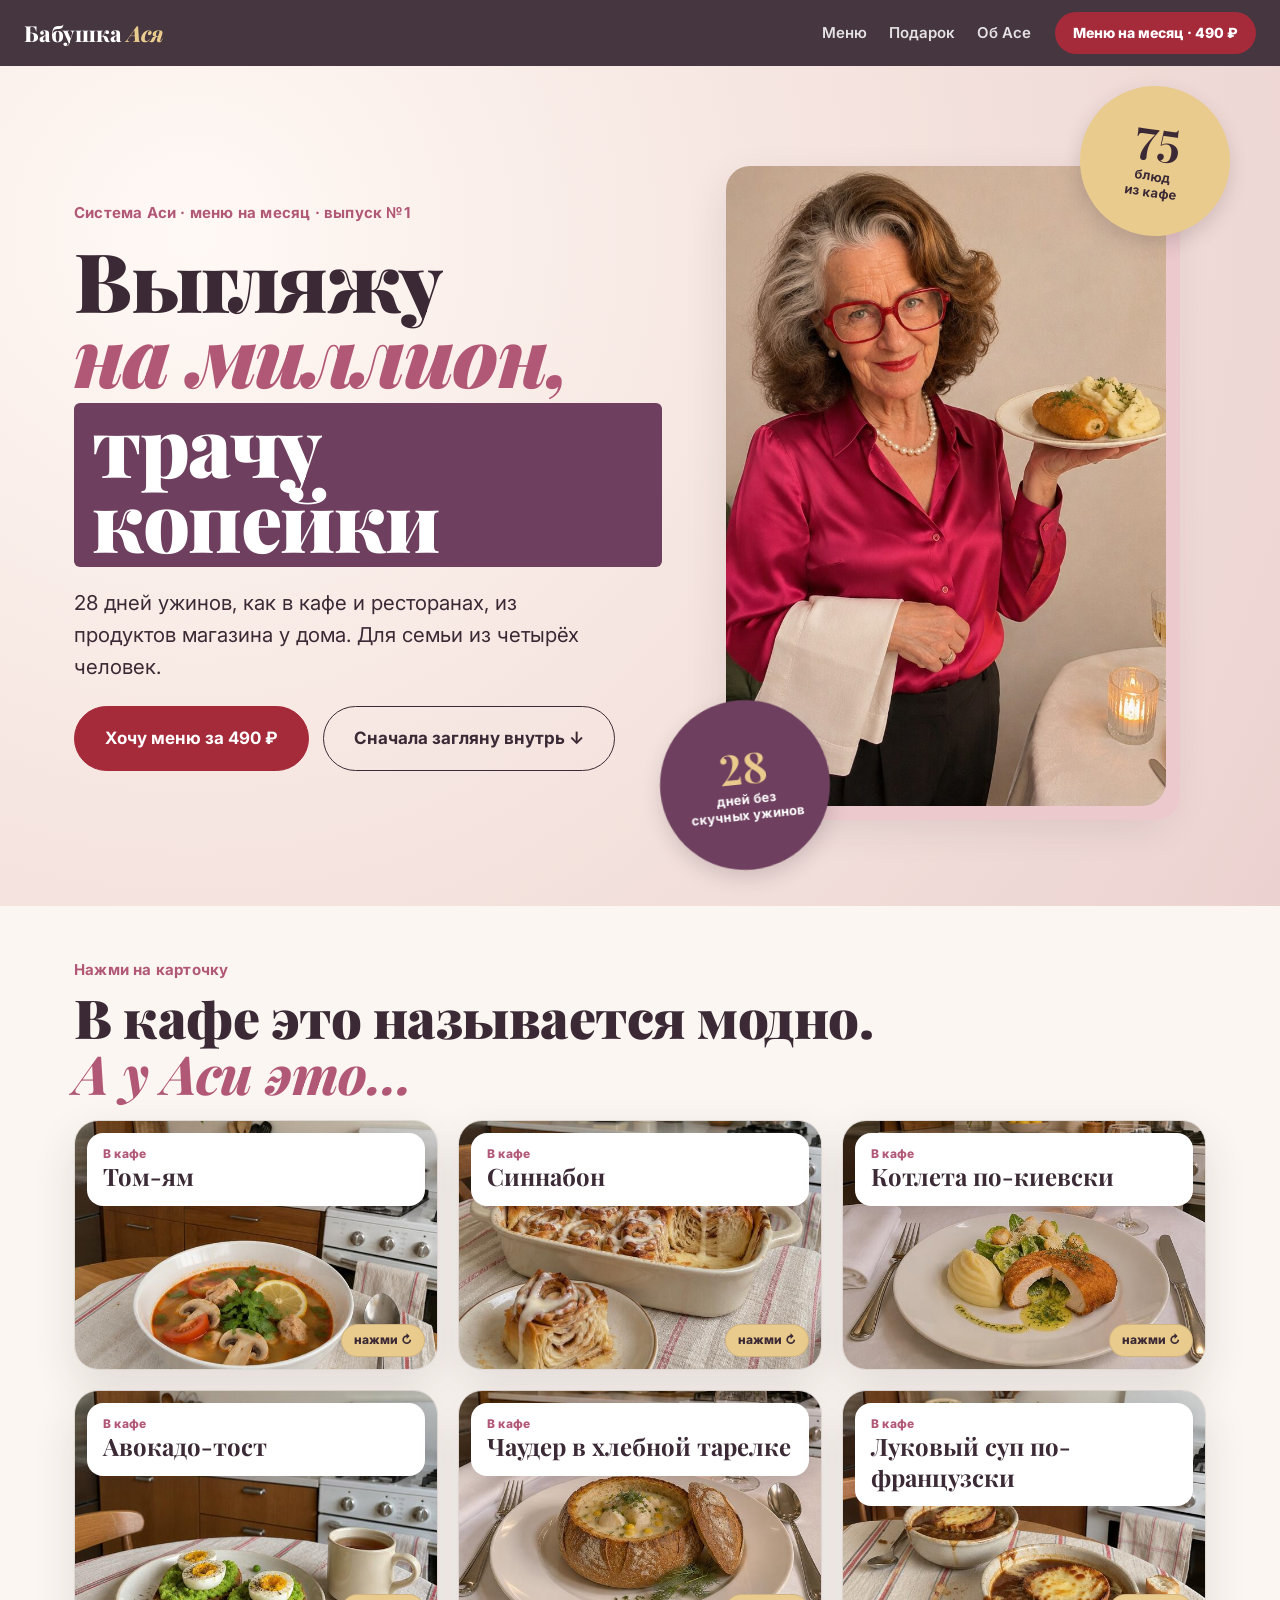
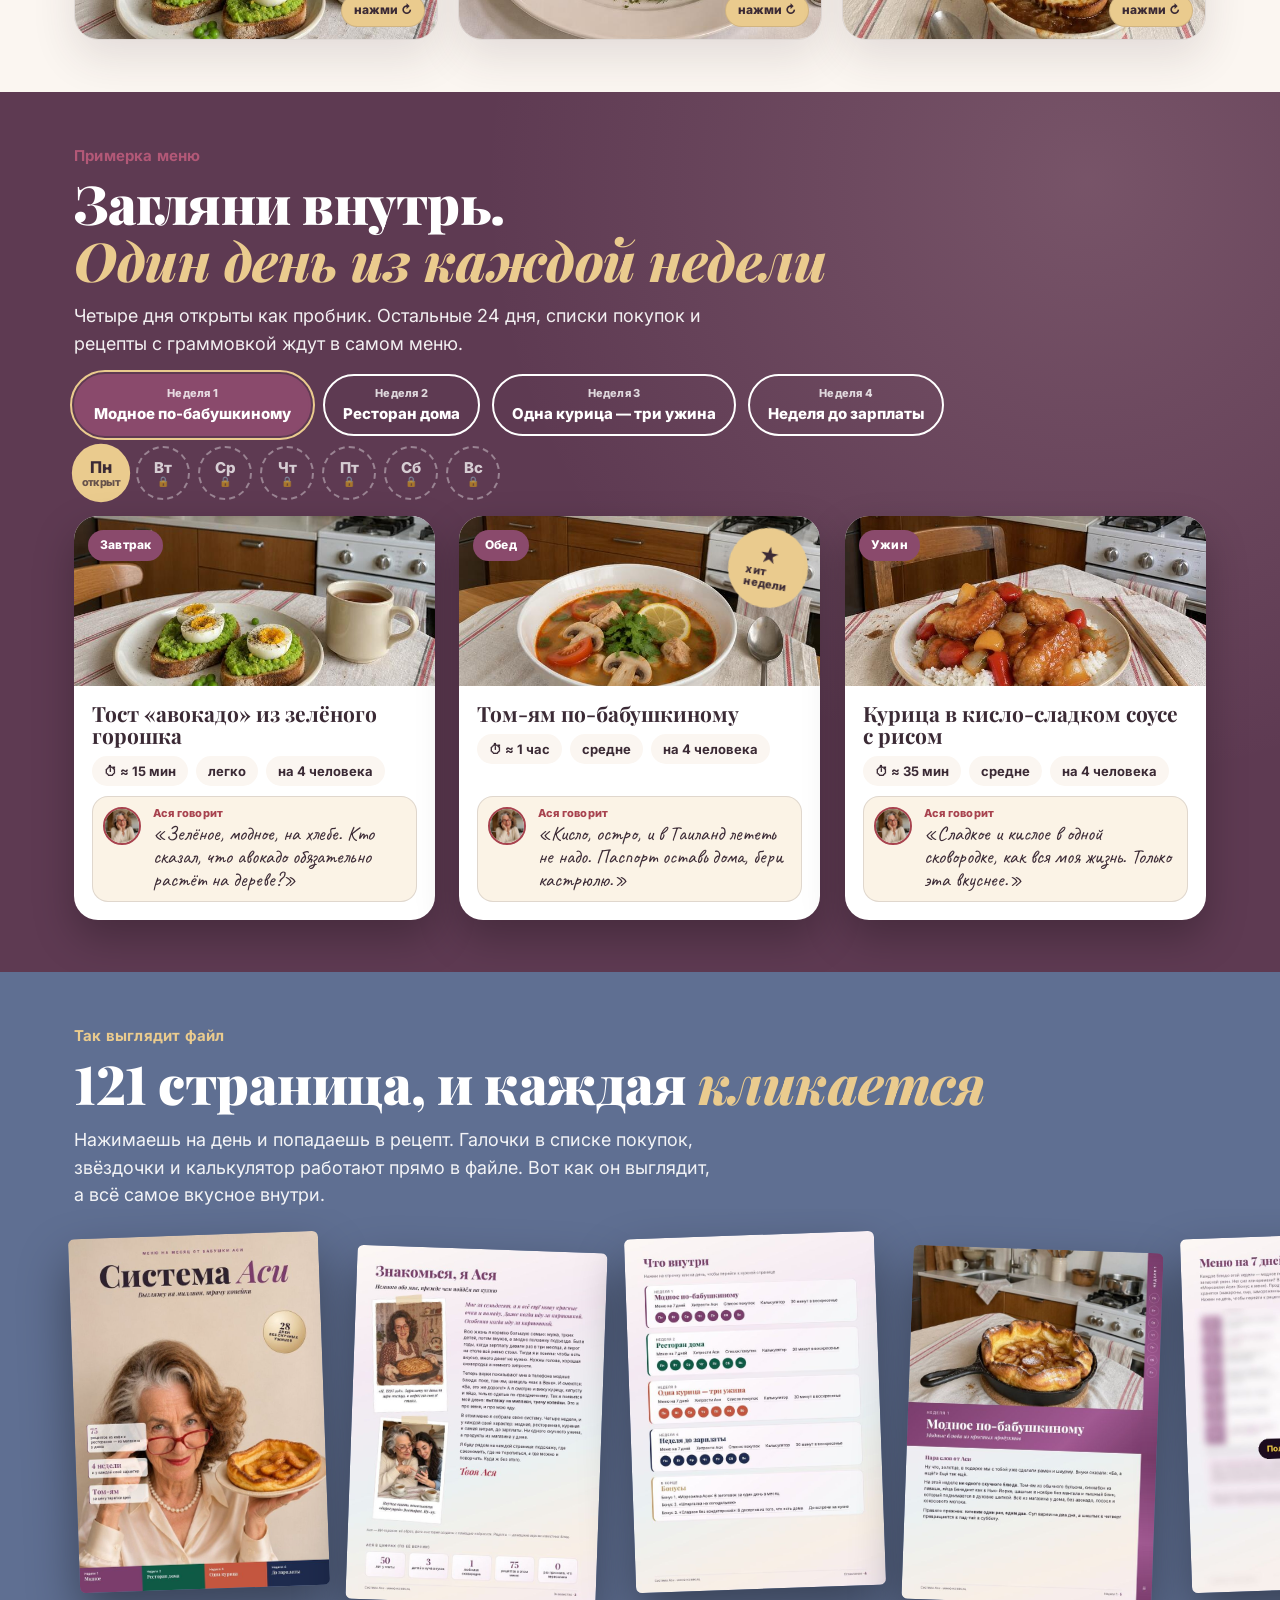
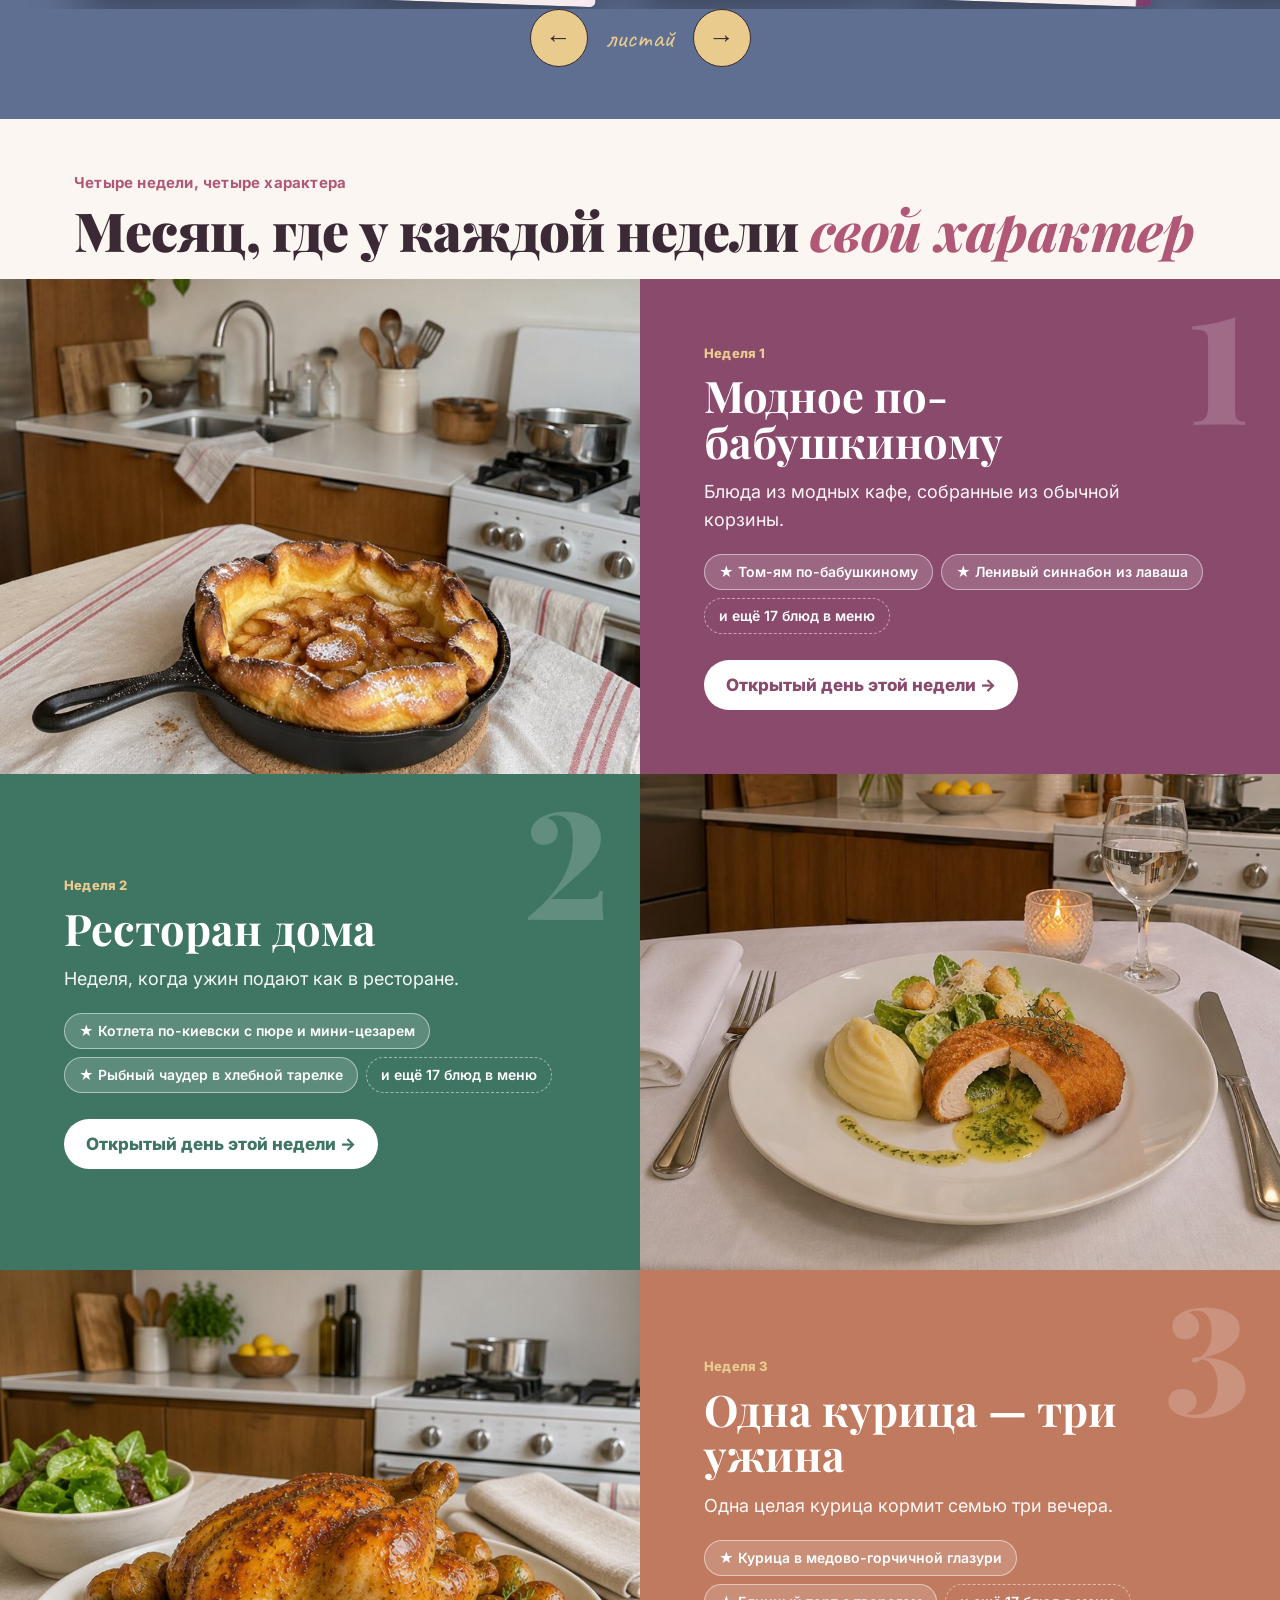
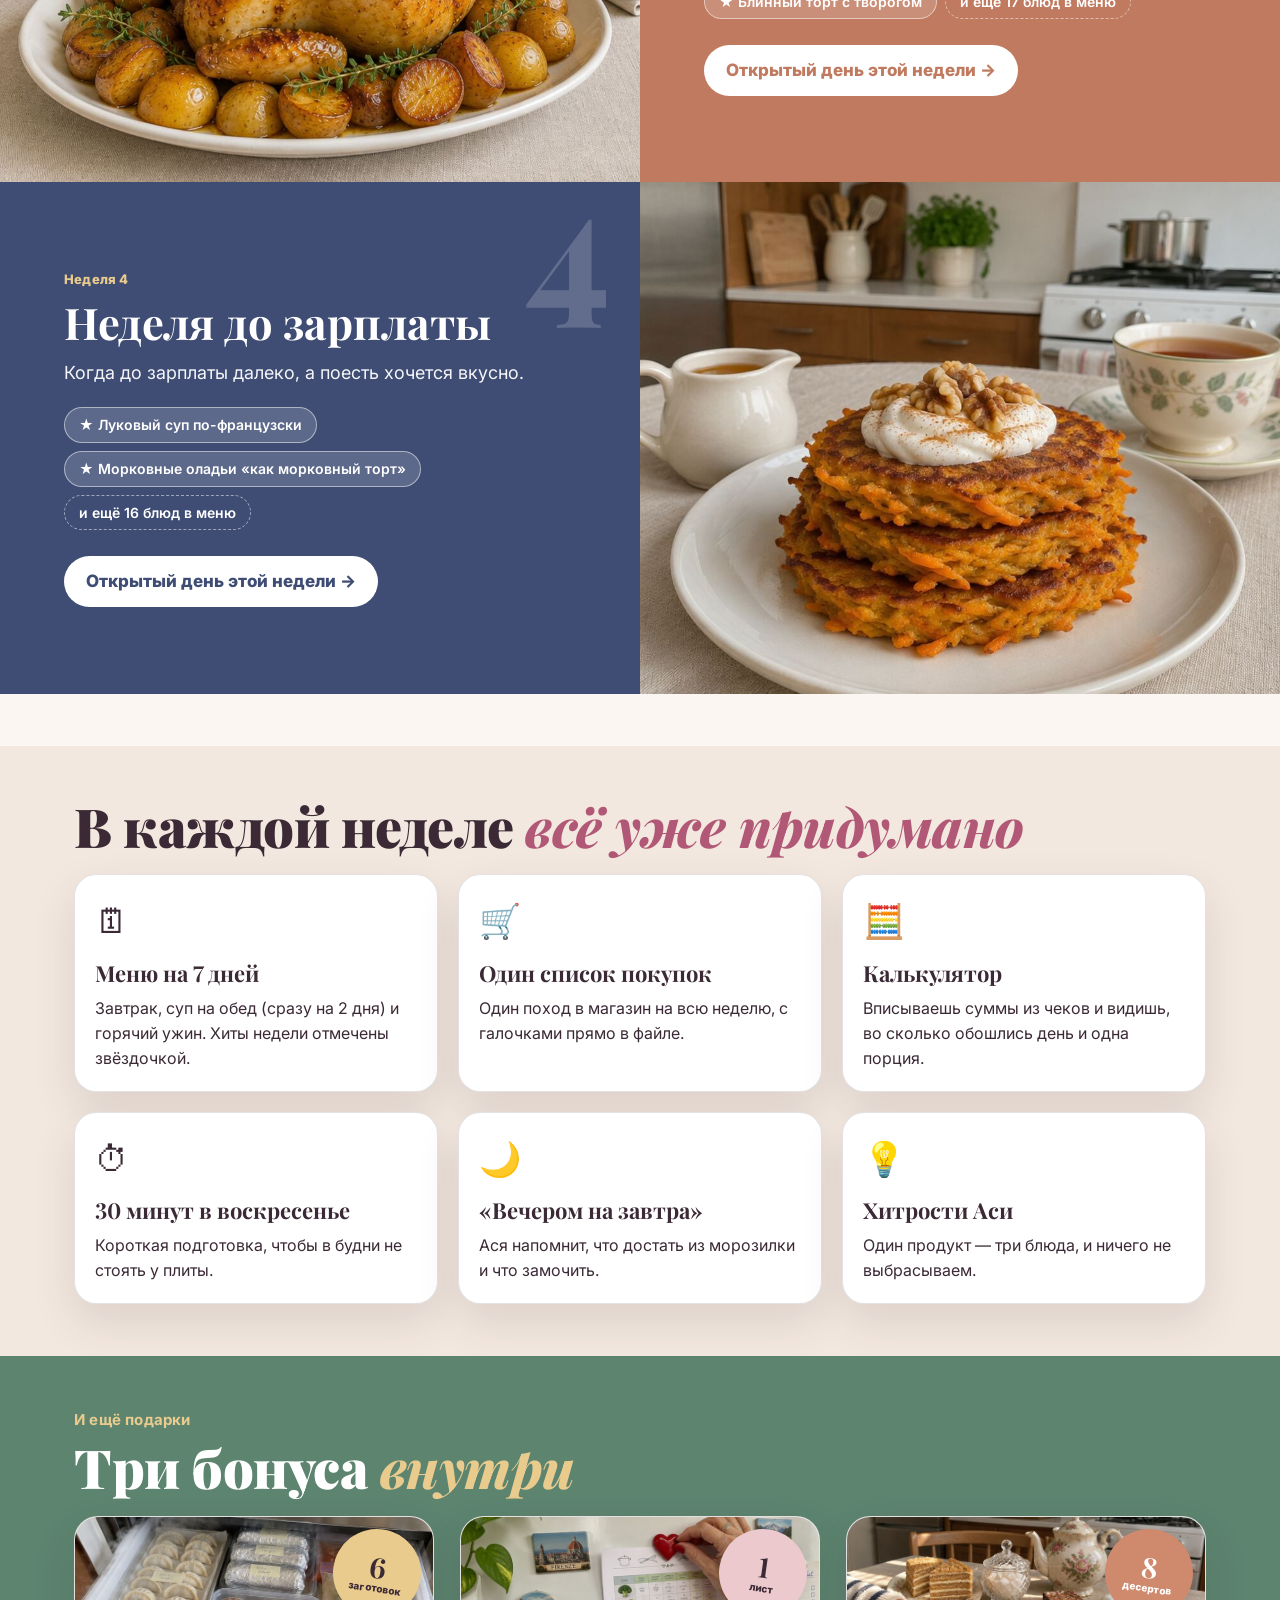
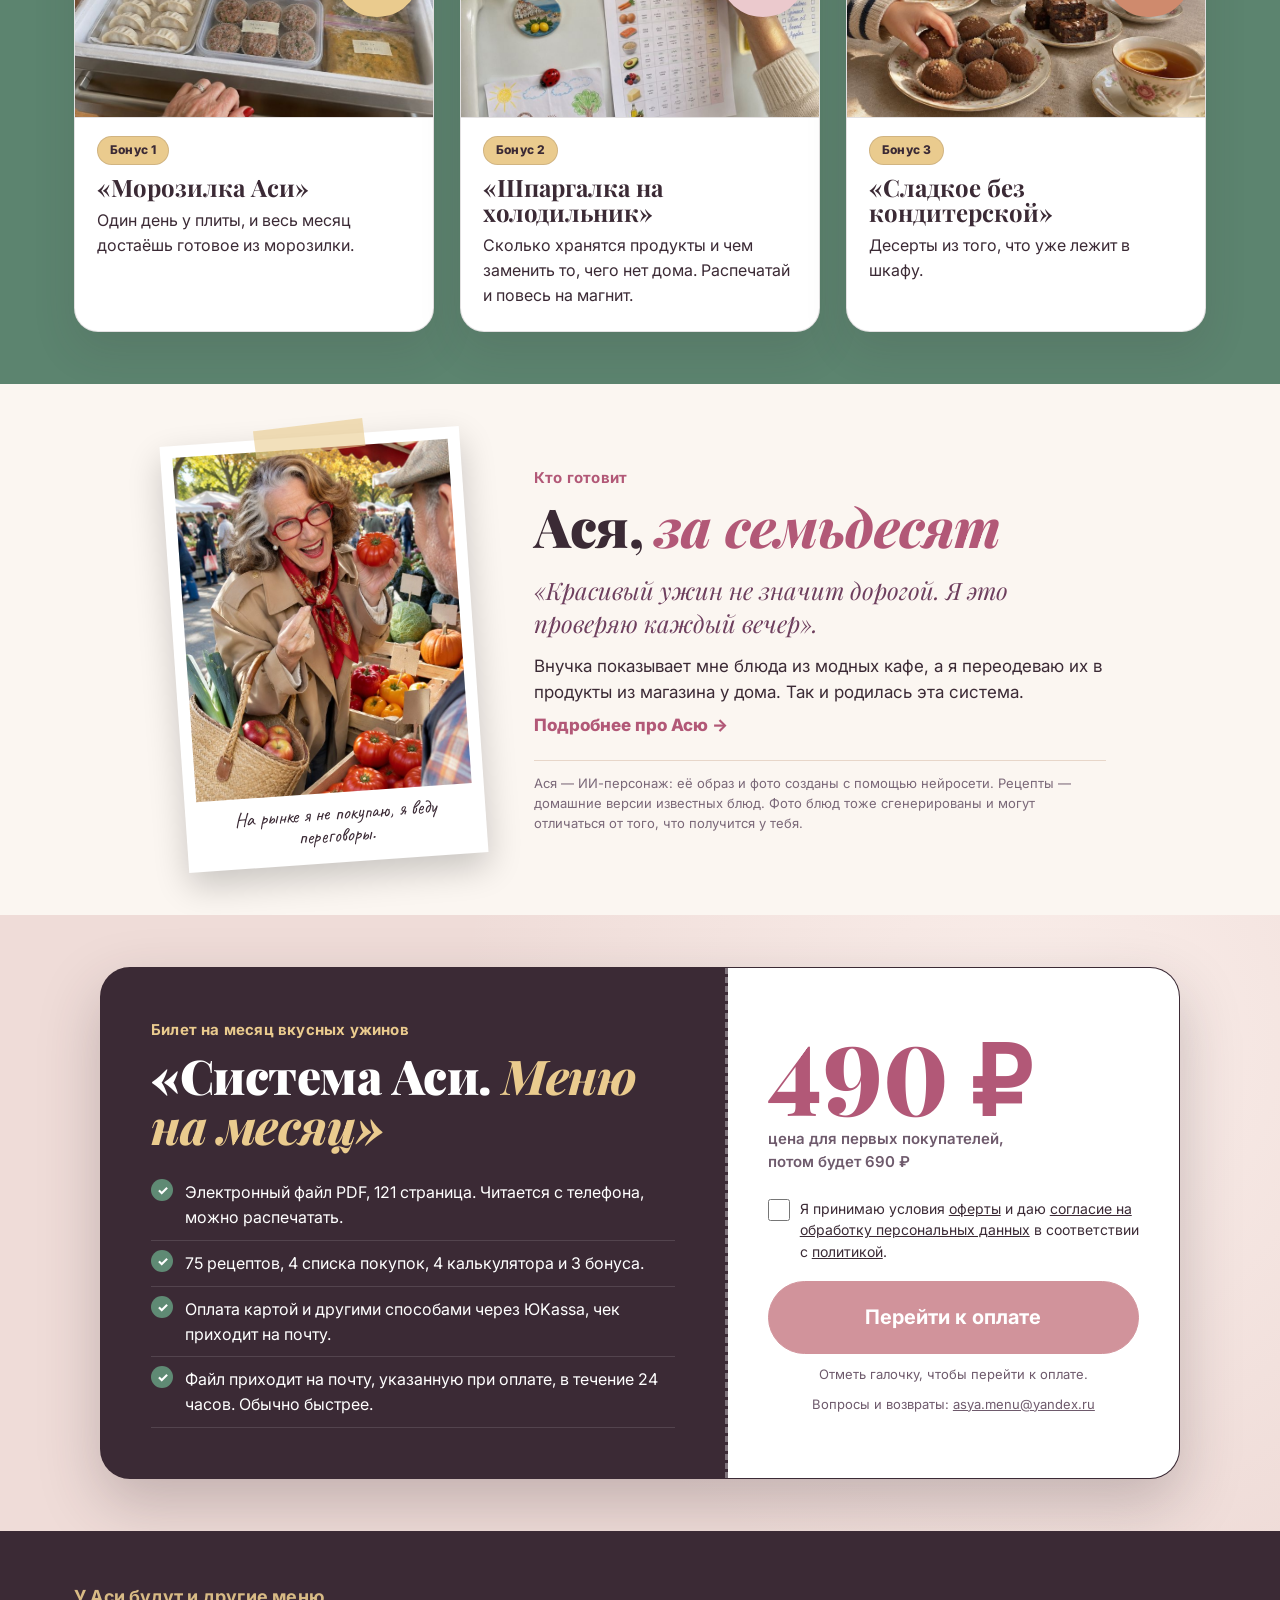
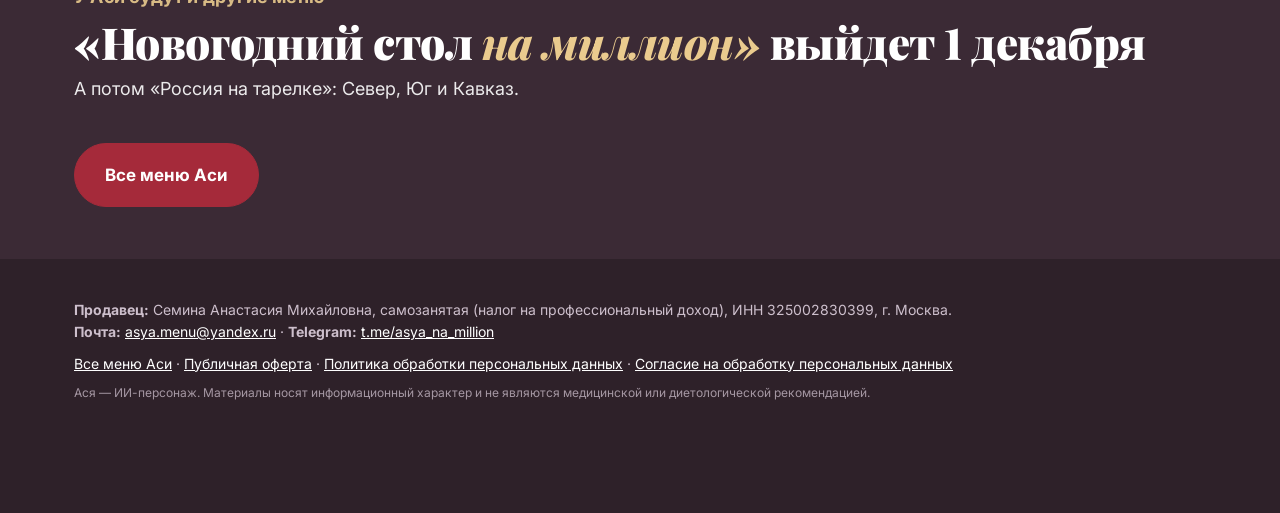
==== commit 4c78791e: "Одна шапка «Бабушка Ася» на всех страницах Co-Authored-By: Claude Opus 5.5 <noreply@anthropic.com> C" ====
--- a/menu-na-mesyac.html
+++ b/menu-na-mesyac.html
@@ -15,16 +15,16 @@
 <body>
 
 <header class="top">
-  <a class="logo" href="index.html">Система <em>Аси</em></a>
-  <nav><a href="index.html">Все меню Аси</a><a href="#vnutri">Загляни внутрь</a><a href="#nedeli">Недели</a><a href="#bonusy">Бонусы</a></nav>
-  <a class="top-btn" href="#kupit">Купить · 490 ₽</a>
+  <a class="logo" href="index.html">Бабушка <em>Ася</em></a>
+  <nav><a href="index.html#menu">Меню</a><a href="index.html#podarok">Подарок</a><a href="index.html#asya">Об Асе</a></nav>
+  <a class="top-btn" href="#kupit">Меню на месяц · 490 ₽</a>
 </header>
 
 <!-- ОБЛОЖКА -->
 <section class="hero">
 
   <div class="hero-text">
-    <p class="kicker">Журнал Аси · выпуск №1 · меню на месяц</p>
+    <p class="kicker">Система Аси · меню на месяц · выпуск №1</p>
     <h1><span class="l1">Выгляжу</span> <span class="l2">на миллион,</span> <span class="l3">трачу копейки</span></h1>
     <p class="lead">28 дней ужинов, как в кафе и ресторанах, из продуктов магазина у дома. Для семьи из четырёх человек.</p>
     <div class="cta-row">
--- a/style.css
+++ b/style.css
@@ -469,3 +469,71 @@
 @media (max-width: 600px) { .logo { white-space:nowrap; font-size:19px; } .top { padding:10px 16px; gap:12px; } .top-btn { font-size:13px; padding:9px 14px; } }
 .s2 { right:max(330px, calc((100vw - 1180px)/2 + 400px)); bottom:36px; }
 .card.ny .card-pic img { object-position:center 12%; }
+/* главные кнопки — фирменный вишнёвый Аси */
+:root { --cherry:#A52A3A; --cherry2:#8C2131; }
+.btn:not(.ghost), .gift .btn, .top-btn, .float-buy { background:var(--cherry) !important; color:#fff !important; border-color:var(--cherry) !important; }
+.btn:not(.ghost):hover, .top-btn:hover { background:var(--cherry2) !important; }
+.btn.disabled { opacity:.5; }
+/* листалка: каждая страница встаёт ровно по центру */
+.strip { position:relative; scroll-padding-inline:0; }
+.strip img { scroll-snap-align:center; scroll-snap-stop:always; }
+@media (max-width: 600px) {
+  .strip { gap:18px; padding-left:calc((100vw - 72vw) / 2); padding-right:calc((100vw - 72vw) / 2); }
+  .strip img { width:72vw; }
+  .strip img:nth-child(odd), .strip img:nth-child(even) { transform:none; }
+}
+/* ровные цифры везде (у Playfair «1» иначе маленькая) */
+body, h1, h2, h3, b, .price, .card-price, .wk-n { font-variant-numeric:lining-nums; font-feature-settings:"lnum" 1; }
+/* все кнопки ведут себя одинаково: мягко приподнимаются при наведении */
+.btn, .top-btn, .wtab, .dtab, .wk-t .go, .sw-btn, .gift .btn { transition:transform .15s ease, box-shadow .15s ease, background .15s ease; }
+.btn:hover, .top-btn:hover, .wtab:hover, .dtab:not(.on):hover, .wk-t .go:hover, .sw-btn:hover { transform:translateY(-2px); box-shadow:0 8px 20px rgba(59,42,53,.2); }
+.btn:active, .top-btn:active, .wtab:active, .dtab:not(.on):active, .wk-t .go:active, .sw-btn:active { transform:translateY(0); box-shadow:none; }
+.btn.disabled:hover { transform:none; box-shadow:none; }
+/* ноутбук: каждый блок помещается в один экран */
+@media (min-width: 961px) {
+  .sec { padding:60px 0; }
+  h2 { font-size:clamp(34px, 4.2vw, 54px); margin-bottom:20px; }
+  .hero { min-height:auto; height:calc(100vh - 60px); min-height:600px; max-height:860px; padding:24px 0; }
+  .hero h1 { font-size:clamp(48px, 6.4vw, 94px); }
+  .lead { margin:20px 0 24px; }
+  .hero-pic img { width:auto; max-width:440px; height:calc(100vh - 170px); max-height:640px; min-height:420px; }
+  .s1 { top:20px; }
+  .card-pic { aspect-ratio:auto; height:230px; }
+  .card-bd { padding:20px 24px 24px; gap:10px; }
+  .card h3 { font-size:34px; }
+  .card-price { font-size:44px; }
+  .russia { margin-top:28px; }
+  .ru { padding:16px 22px; } .ru b { font-size:36px; }
+  .flip { height:270px; } .flips { gap:20px; }
+  .inside .sub { margin:-6px 0 16px; }
+  .dtabs { margin:14px 0 20px; }
+  .rc .ph { aspect-ratio:auto; height:190px; }
+  .rc .bd { padding:16px 18px 18px; gap:10px; }
+  .rc h3 { font-size:21px; }
+  .rc .q { font-size:20px; padding:10px 14px 10px 60px; }
+  .rc .q img { top:10px; width:38px; height:38px; }
+  .pages .sub { margin-top:-6px; }
+  .strip { padding-top:26px; padding-bottom:20px; }
+  .strip img { width:250px; }
+  .wk { min-height:400px; }
+  .wk-t { padding:40px clamp(24px, 5vw, 70px); }
+  .every-grid li { padding:20px; }
+  .bn-ph { aspect-ratio:16/9; }
+  .album { height:520px; }
+  .gift-in { gap:40px; }
+}
+@media (min-width: 961px) {
+  .sec { padding:52px 0; }
+  .eyebrow { margin-bottom:8px; }
+  .card-pic { height:200px; }
+  .shelf h2 { margin-bottom:18px; }
+  .russia { margin-top:22px; } .russia .eyebrow { margin-bottom:8px; }
+  .rc .ph { height:170px; }
+  .rc .ph img { object-position:center 88%; }
+  .wtabs { margin-bottom:8px; } .wtab { padding:9px 18px; }
+  .dtab { width:54px; height:54px; } .dtabs { margin:10px 0 16px; }
+  .flip { height:250px; }
+  .vs h2 { margin-bottom:18px; }
+  .wk-t h3 { font-size:clamp(32px, 3.4vw, 46px); }
+}
+.rc .ph img { object-position:center 85%; }
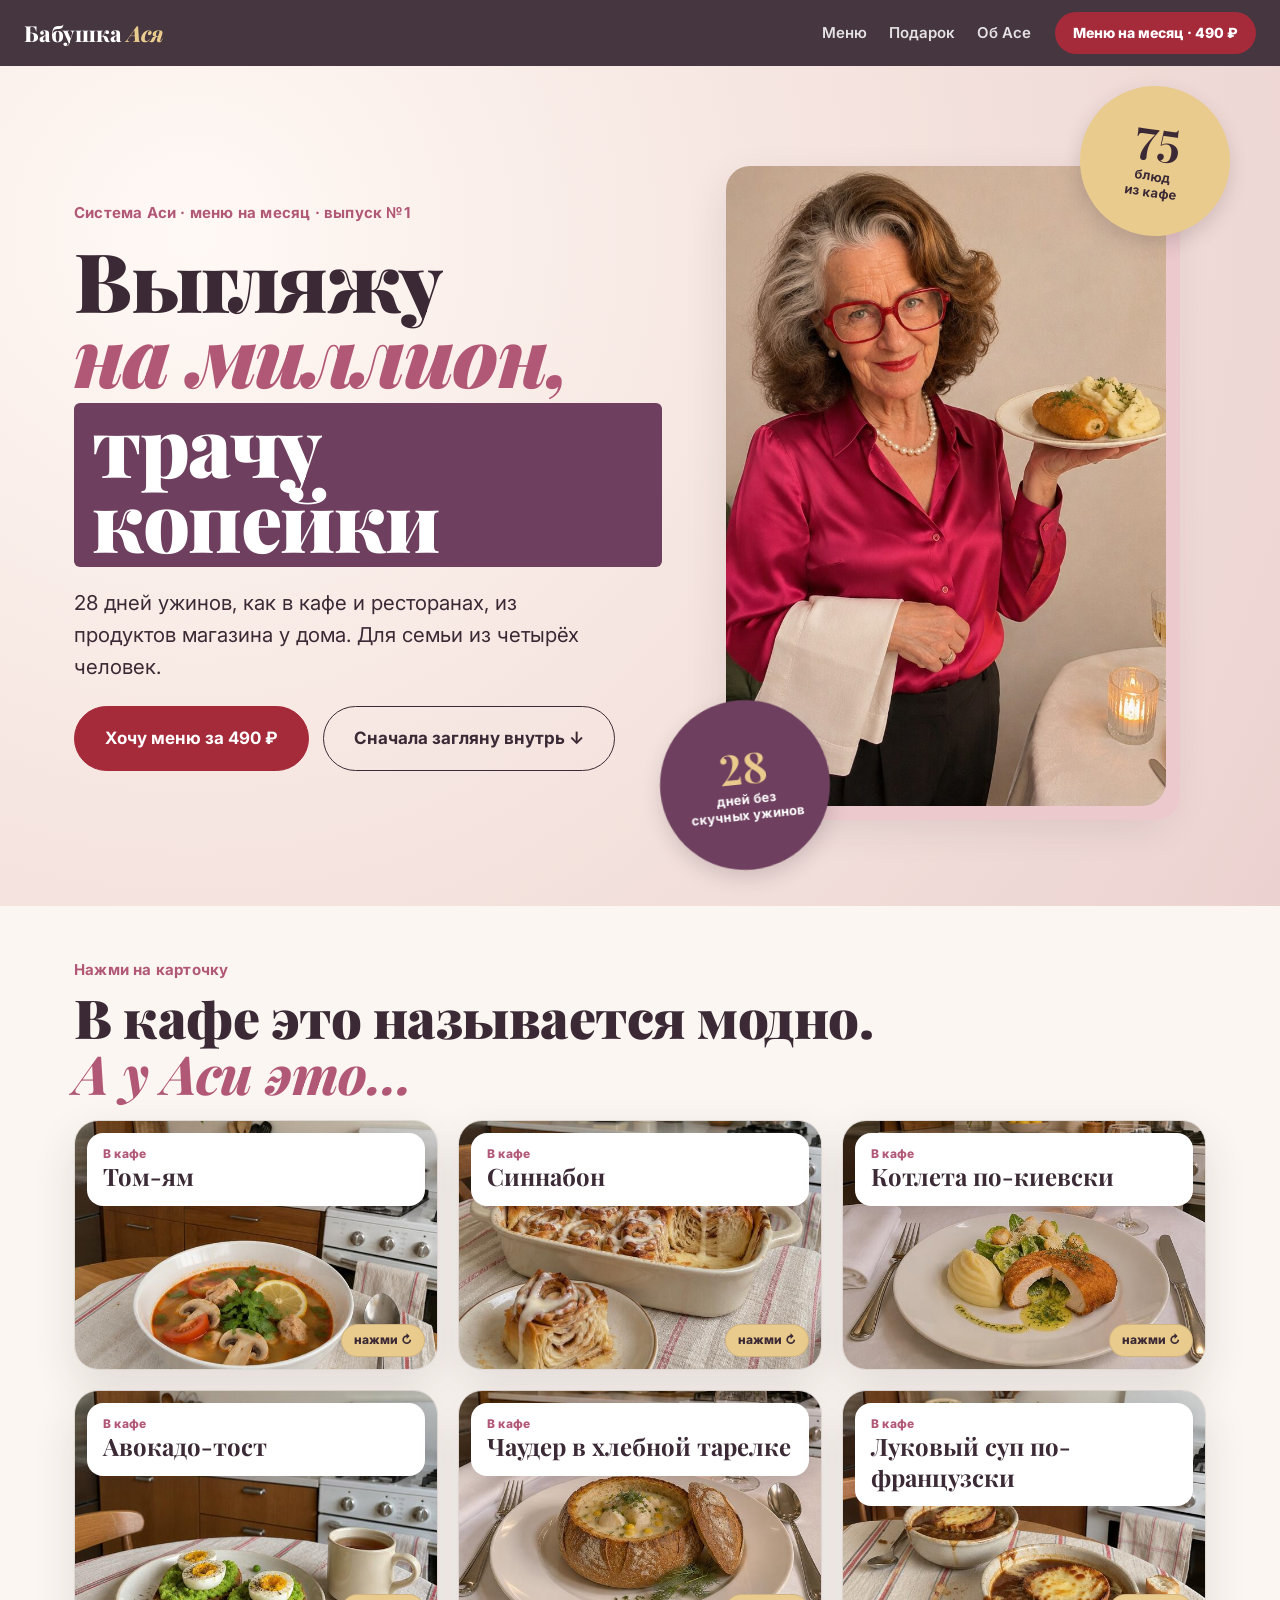
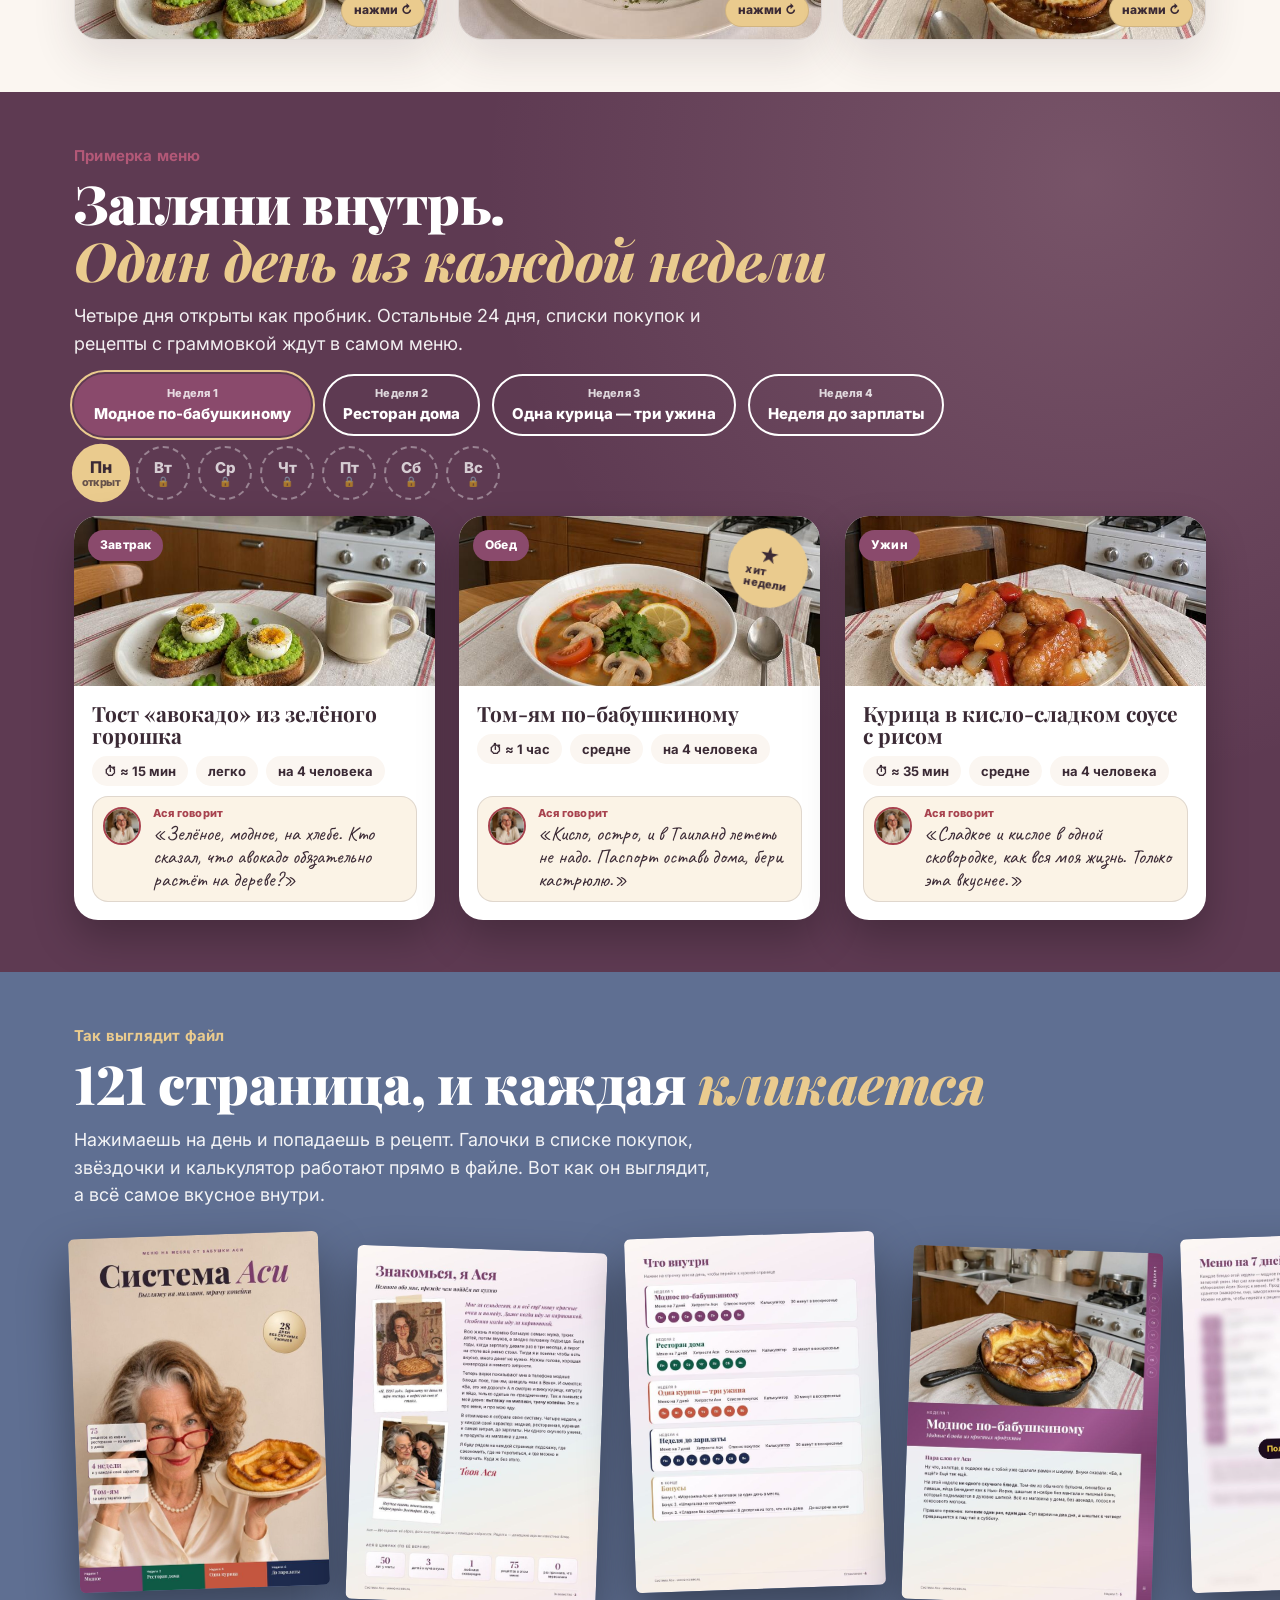
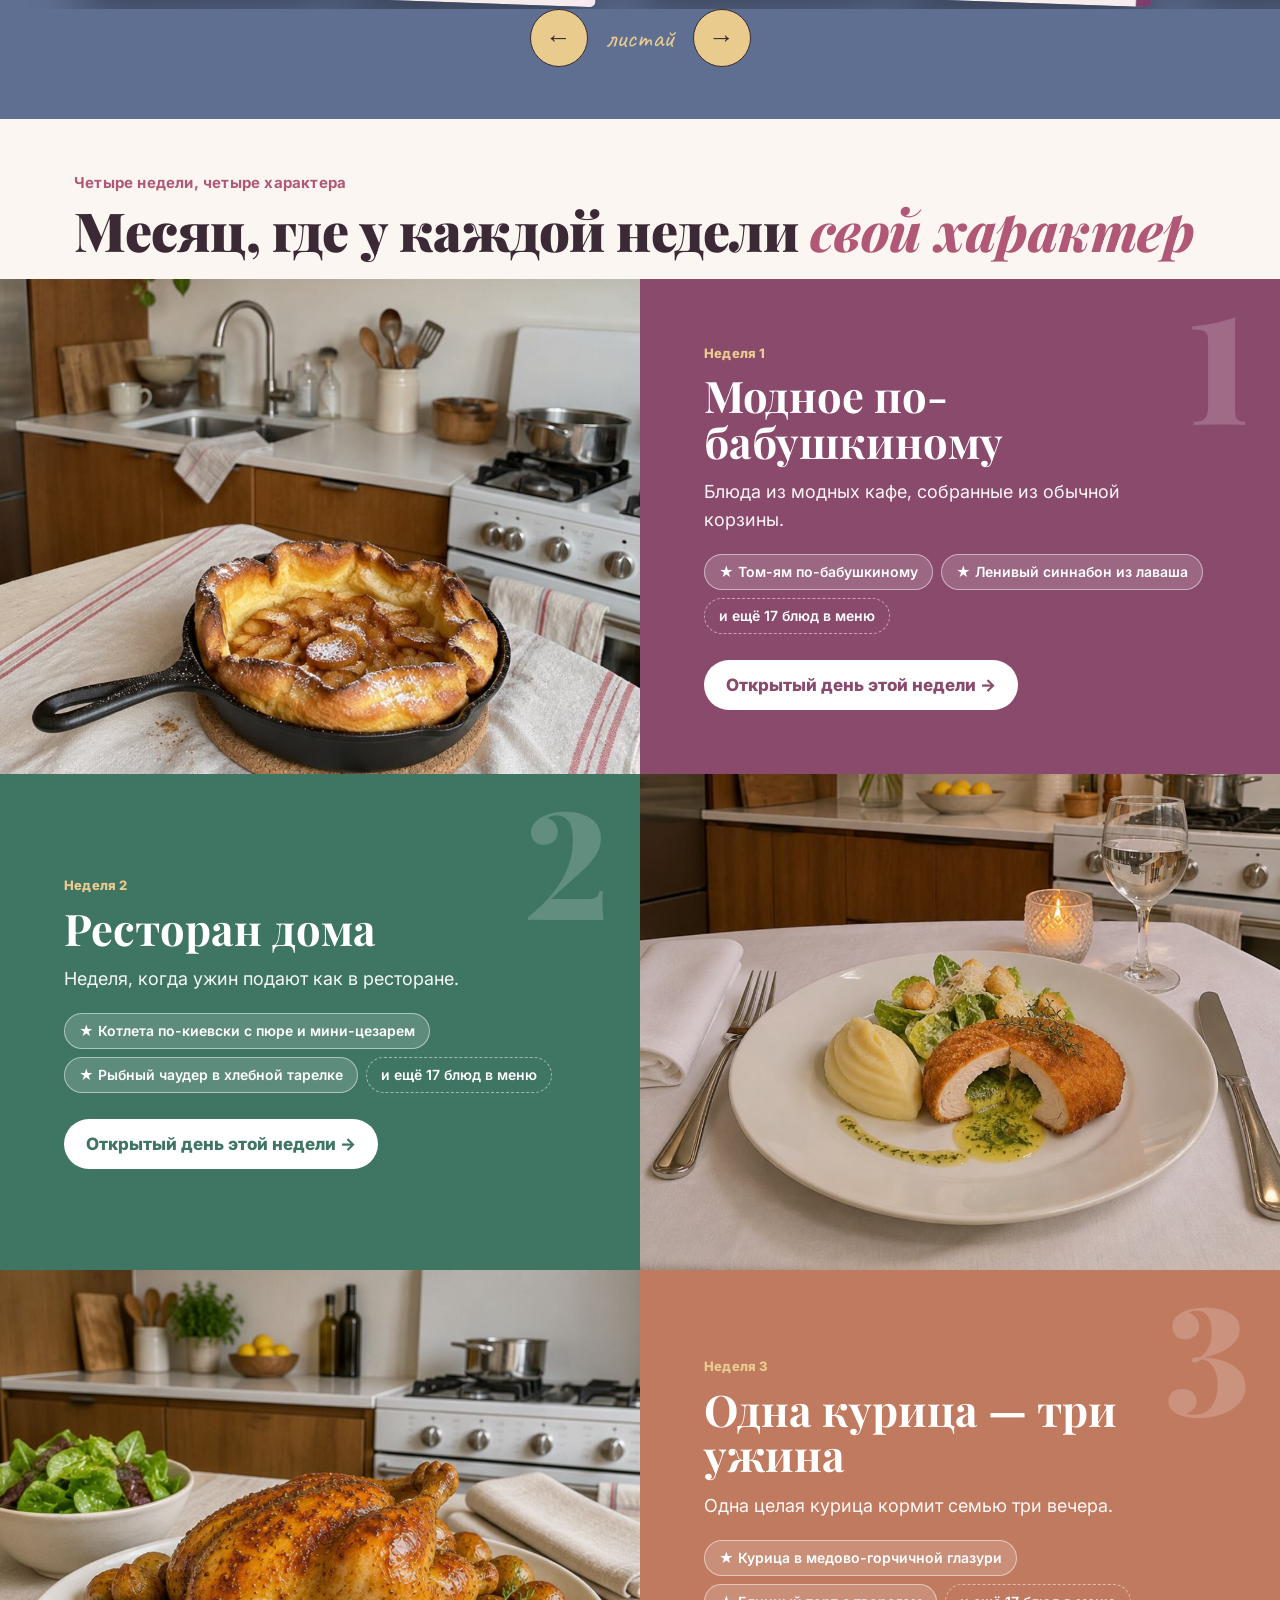
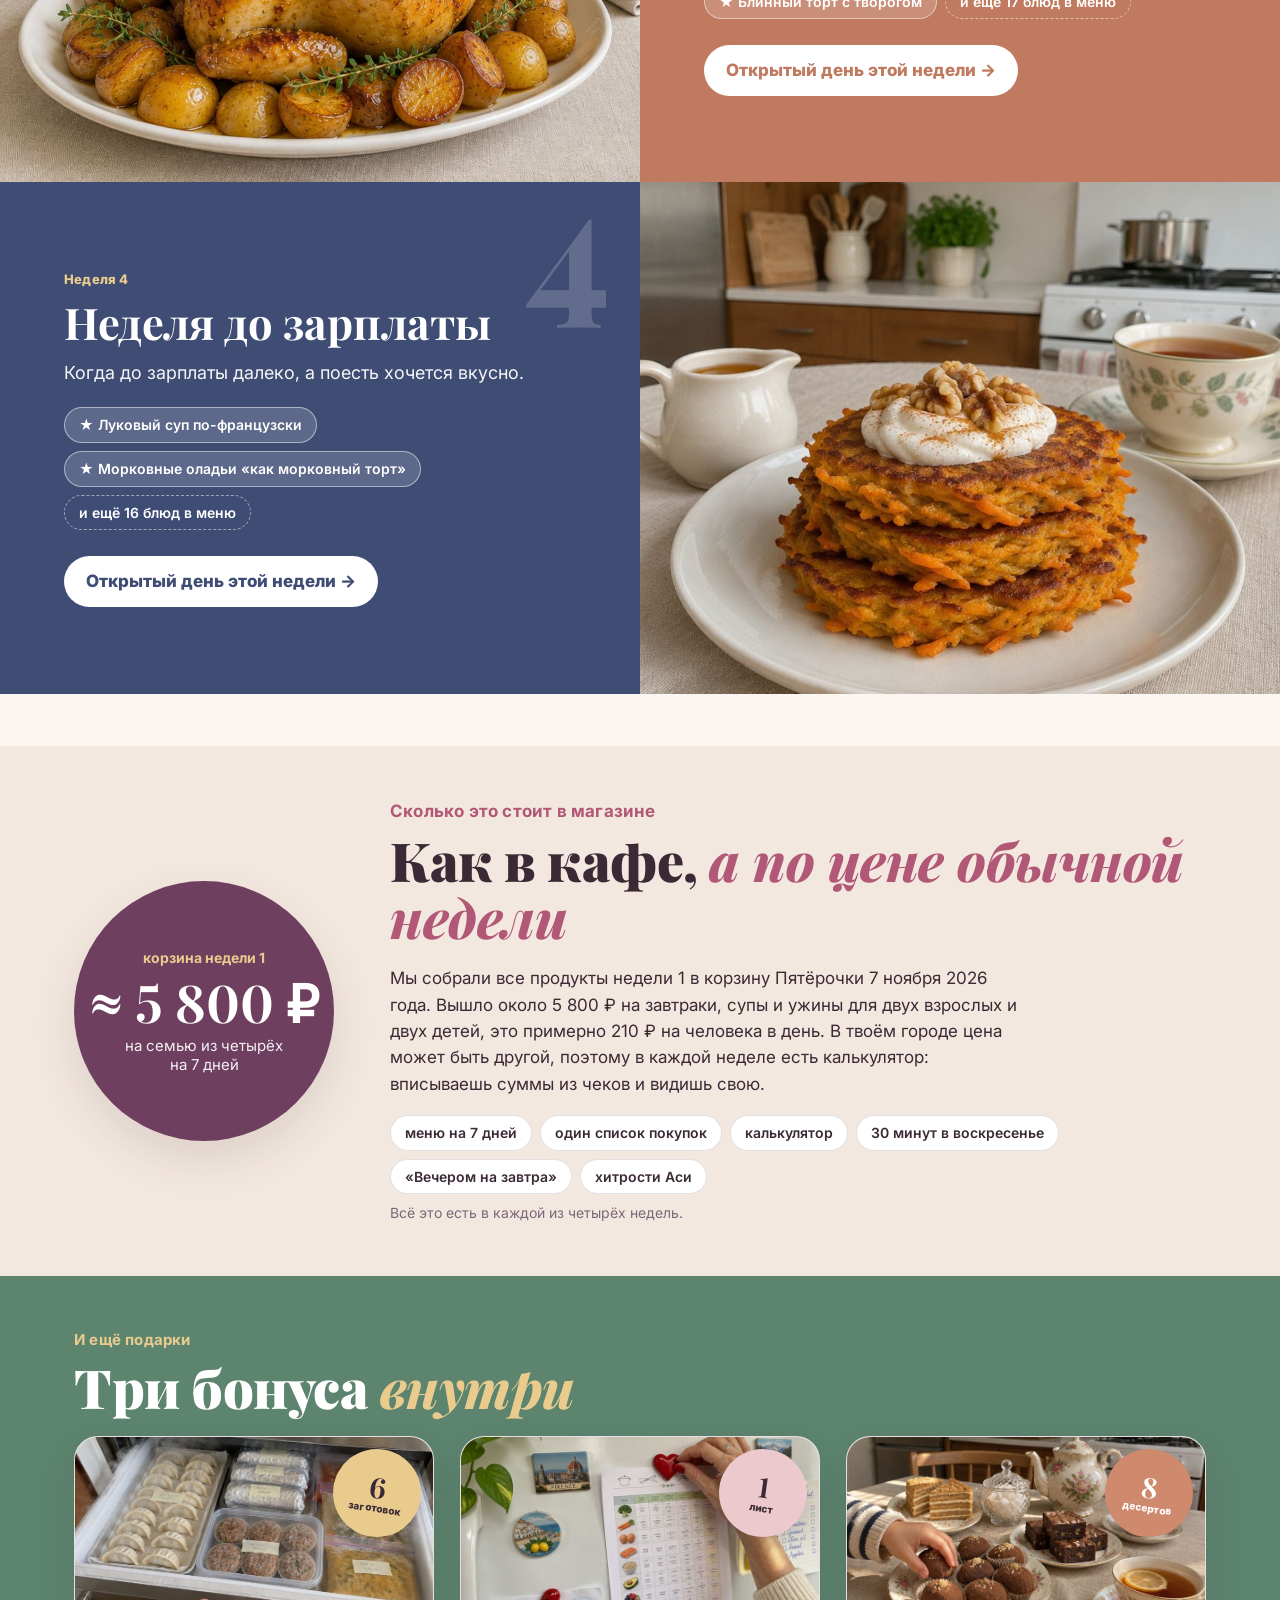
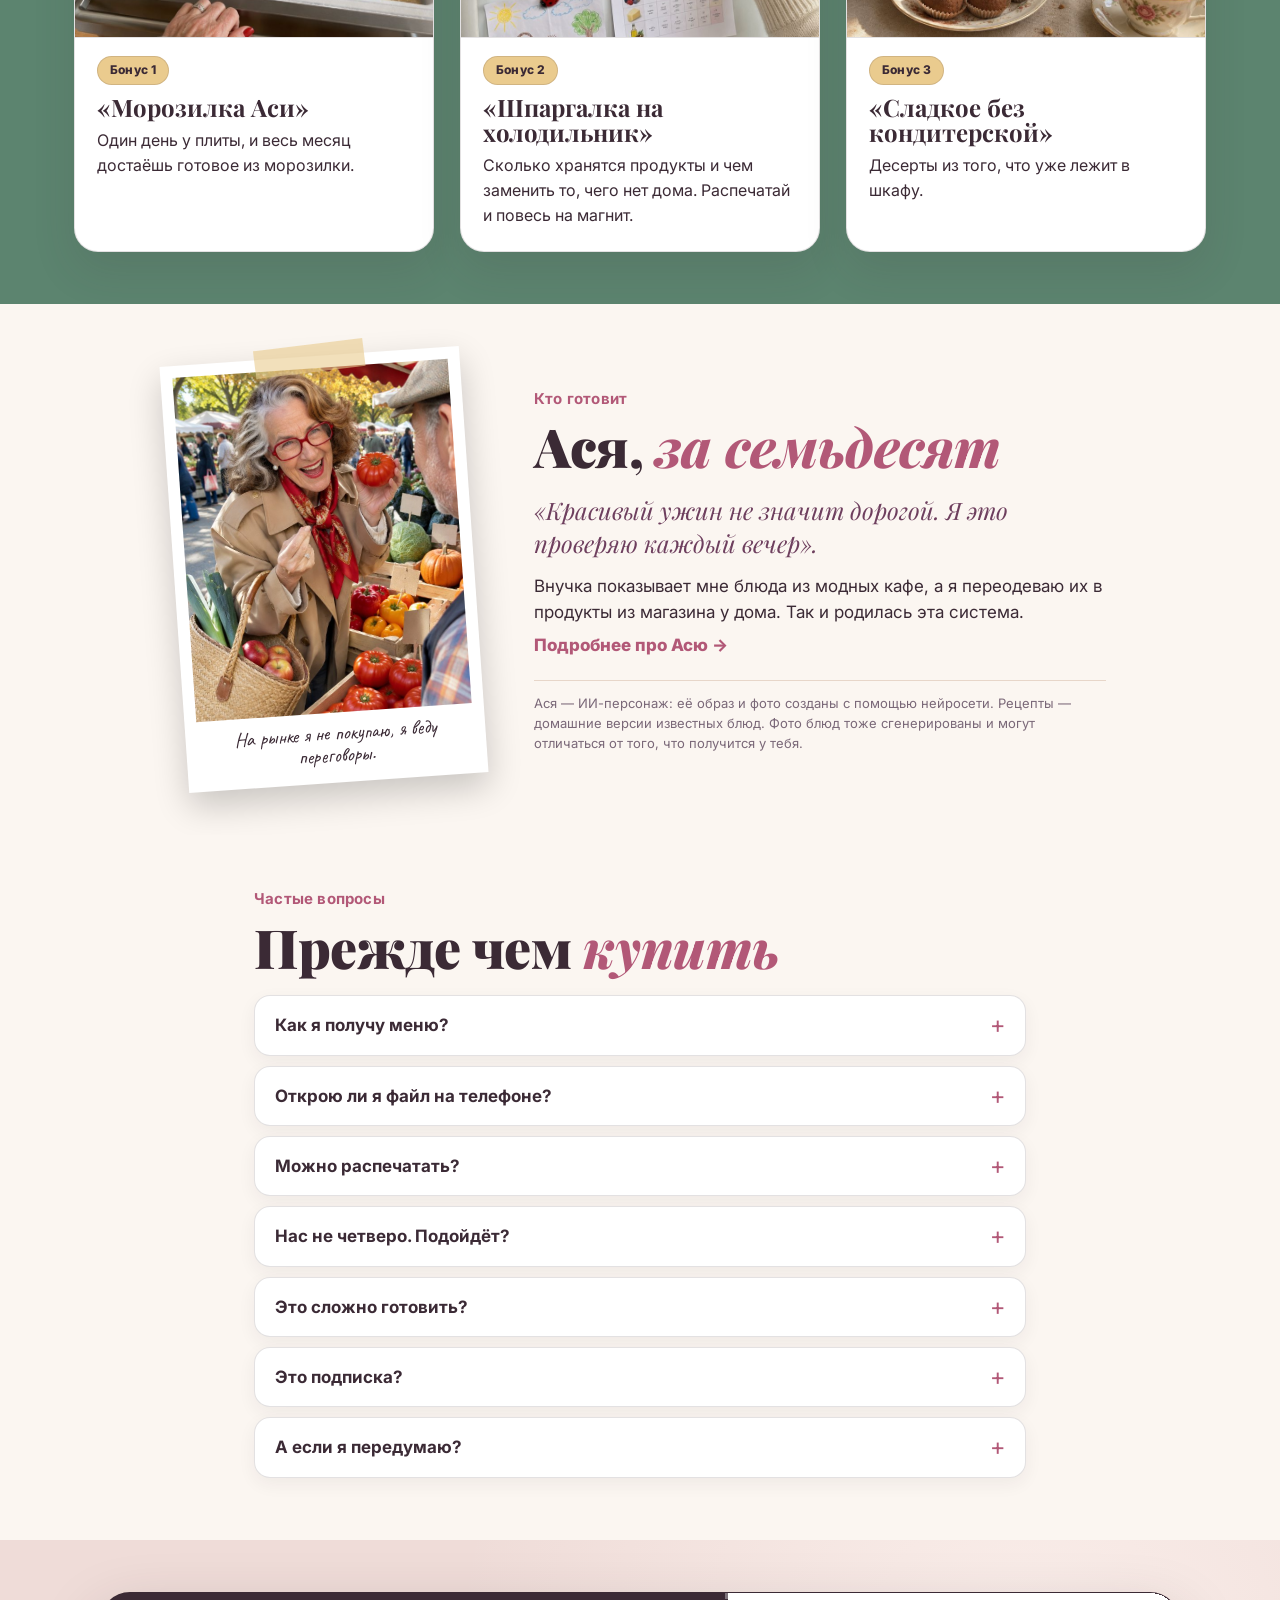
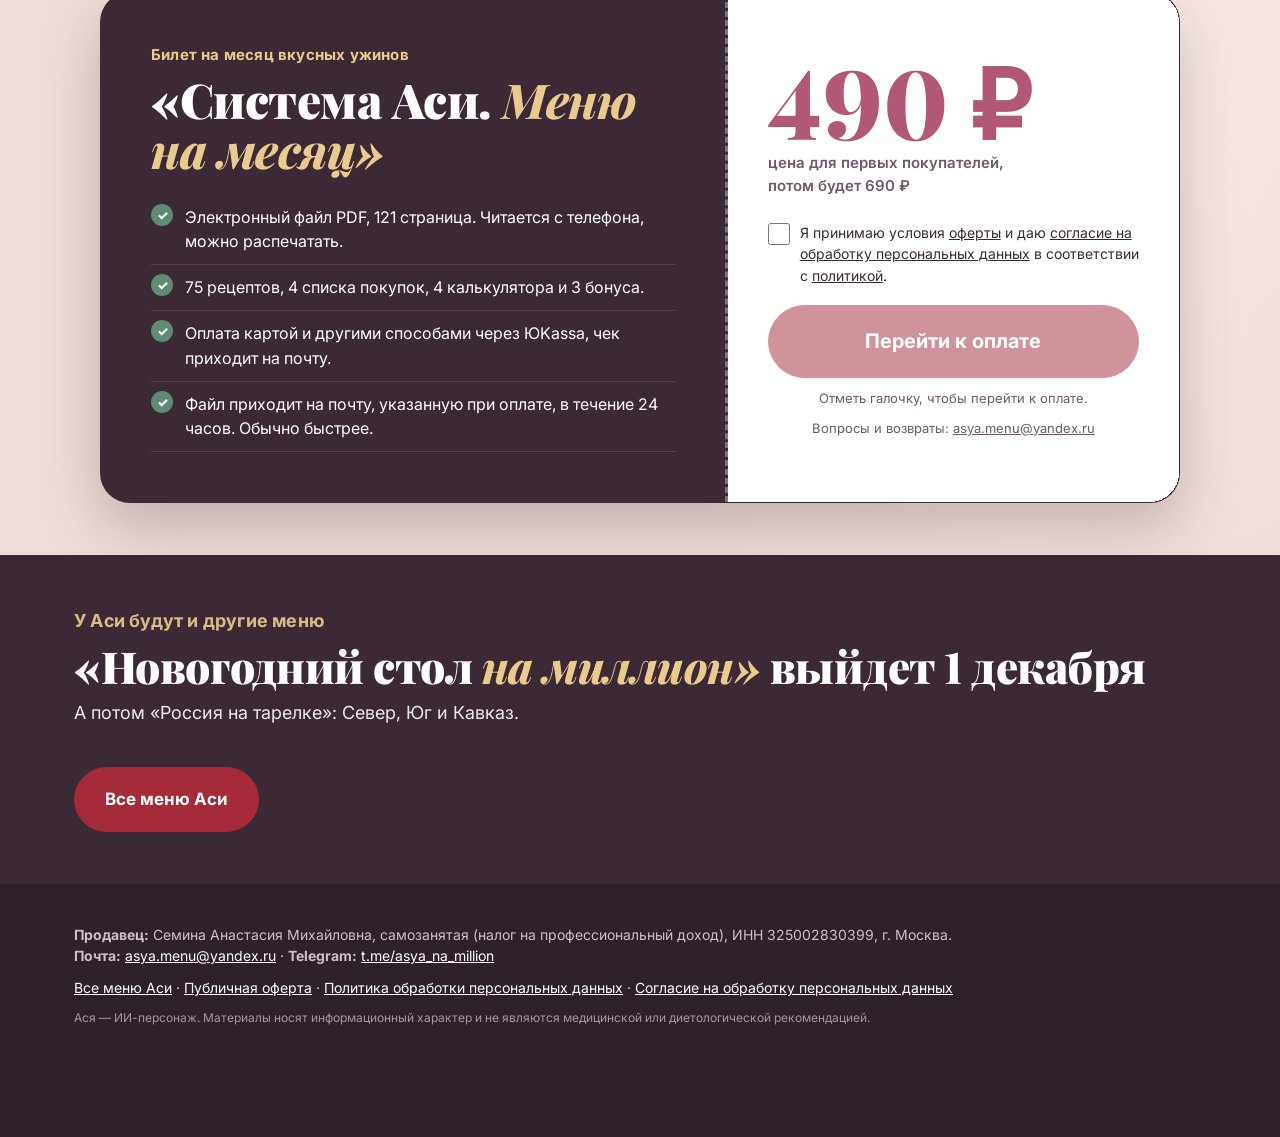
==== commit 73a3936f: "Блок «Сколько это стоит» с реальной корзиной, частые вопросы, страница короче Co-Authored-By: Claude" ====
--- a/menu-na-mesyac.html
+++ b/menu-na-mesyac.html
@@ -33,8 +33,8 @@
     </div>
   </div>
   <div class="hero-pic"><img src="img/menu-asya.jpg" alt="Ася подаёт котлету по-киевски, как официант в ресторане" width="896" height="1120"></div>
-  <div class="sticker s1"><b>75</b>блюд<br>из кафе</div>
-  <div class="sticker s2"><b>28</b>дней без скучных ужинов</div>
+  <a class="sticker s1" href="#nedeli"><b>75</b>блюд<br>из кафе</a>
+  <a class="sticker s2" href="#vnutri"><b>28</b>дней без скучных ужинов</a>
 </section>
 
 
@@ -79,18 +79,17 @@
   <div class="wk-list" id="wklist"></div>
 </section>
 
-<!-- В КАЖДОЙ НЕДЕЛЕ -->
-<section class="sec every">
-  <div class="wrap">
-    <h2>В каждой неделе <em>всё уже придумано</em></h2>
-    <ul class="every-grid">
-      <li><span class="ic">🗓</span><b>Меню на 7 дней</b>Завтрак, суп на обед (сразу на 2 дня) и горячий ужин. Хиты недели отмечены звёздочкой.</li>
-      <li><span class="ic">🛒</span><b>Один список покупок</b>Один поход в магазин на всю неделю, с галочками прямо в файле.</li>
-      <li><span class="ic">🧮</span><b>Калькулятор</b>Вписываешь суммы из чеков и видишь, во сколько обошлись день и одна порция.</li>
-      <li><span class="ic">⏱</span><b>30 минут в воскресенье</b>Короткая подготовка, чтобы в будни не стоять у плиты.</li>
-      <li><span class="ic">🌙</span><b>«Вечером на завтра»</b>Ася напомнит, что достать из морозилки и что замочить.</li>
-      <li><span class="ic">💡</span><b>Хитрости Аси</b>Один продукт — три блюда, и ничего не выбрасываем.</li>
-    </ul>
+<!-- СКОЛЬКО ЭТО СТОИТ + ЧТО В КАЖДОЙ НЕДЕЛЕ -->
+<section class="sec money">
+  <div class="wrap money-in">
+    <div class="money-num"><small>корзина недели 1</small><b>≈ 5 800 ₽</b><span>на семью из четырёх<br>на 7 дней</span></div>
+    <div class="money-t">
+      <p class="eyebrow">Сколько это стоит в магазине</p>
+      <h2>Как в кафе, <em>а по цене обычной недели</em></h2>
+      <p>Мы собрали все продукты недели 1 в корзину Пятёрочки 7 ноября 2026 года. Вышло около 5 800 ₽ на завтраки, супы и ужины для двух взрослых и двух детей, это примерно 210 ₽ на человека в день. В твоём городе цена может быть другой, поэтому в каждой неделе есть калькулятор: вписываешь суммы из чеков и видишь свою.</p>
+      <ul class="chips"><li>меню на 7 дней</li><li>один список покупок</li><li>калькулятор</li><li>30 минут в воскресенье</li><li>«Вечером на завтра»</li><li>хитрости Аси</li></ul>
+      <p class="chips-note">Всё это есть в каждой из четырёх недель.</p>
+    </div>
   </div>
 </section>
 
@@ -123,6 +122,21 @@
 </section>
 
 <!-- ПОКУПКА -->
+<!-- ЧАСТЫЕ ВОПРОСЫ -->
+<section class="sec faq" id="voprosy">
+  <div class="wrap faq-in">
+    <p class="eyebrow">Частые вопросы</p>
+    <h2>Прежде чем <em>купить</em></h2>
+    <details><summary>Как я получу меню?</summary><p>После оплаты ссылка на PDF придёт на почту, которую ты укажешь, в течение 24 часов, обычно быстрее. Если письма нет, загляни в «Спам» или напиши на <a href="mailto:asya.menu@yandex.ru">asya.menu@yandex.ru</a>, пришлём ещё раз.</p></details>
+    <details><summary>Открою ли я файл на телефоне?</summary><p>Да, PDF открывается на телефоне, планшете и компьютере. Галочки и поля работают в «Файлах» на iPhone и в бесплатном Adobe Acrobat Reader, а итоги калькулятора считаются в Adobe Acrobat Reader. В Telegram поля не работают, поэтому файл лучше сохранить себе.</p></details>
+    <details><summary>Можно распечатать?</summary><p>Да, для себя и своей семьи. Список покупок удобно распечатать и взять с собой в магазин.</p></details>
+    <details><summary>Нас не четверо. Подойдёт?</summary><p>Подойдёт. Втроём готовь как написано, лишняя порция станет обедом на завтра. Вдвоём дели граммы в завтраках и ужинах пополам, а половину супа сразу убери в морозилку.</p></details>
+    <details><summary>Это сложно готовить?</summary><p>У каждого блюда указаны время и сложность, шаги идут по порядку с граммовкой. А 30 минут подготовки в воскресенье разгружают будни.</p></details>
+    <details><summary>Это подписка?</summary><p>Нет, это разовая покупка. Файл остаётся у тебя навсегда, никаких списаний потом не будет.</p></details>
+    <details><summary>А если я передумаю?</summary><p>Напиши на <a href="mailto:asya.menu@yandex.ru">asya.menu@yandex.ru</a> в течение 7 дней после оплаты, разберёмся. Если файл не пришёл или не открывается и мы не смогли его заменить, деньги вернём. Подробно в <a href="oferta.html">оферте</a>.</p></details>
+  </div>
+</section>
+
 <section class="sec buy" id="kupit">
   <div class="ticket">
     <div class="t-left">
--- a/style.css
+++ b/style.css
@@ -537,3 +537,42 @@
   .wk-t h3 { font-size:clamp(32px, 3.4vw, 46px); }
 }
 .rc .ph img { object-position:center 85%; }
+/* обложка: никогда не обрезаем кнопки на невысоком окне */
+@media (min-width: 961px) {
+  .hero { height:auto; max-height:none; min-height:min(calc(100vh - 60px), 860px); }
+  .hero h1 { font-size:clamp(44px, min(6.4vw, 10.5vh), 94px); }
+  .hero-pic img { height:min(calc(100vh - 170px), 640px); min-height:380px; }
+}
+/* кружочки на обложке — кликабельные */
+a.sticker { text-decoration:none; cursor:pointer; transition:transform .15s ease, box-shadow .15s ease; }
+a.sticker:hover { transform:rotate(0deg) scale(1.06); box-shadow:0 12px 26px rgba(59,42,53,.25); }
+/* новогодняя карточка: кот снова в кадре */
+@media (min-width: 961px) { .card-pic { height:260px; } }
+.card.ny .card-pic img { object-position:center 45%; }
+.card.ny .card-pic img { object-position:center 30%; }
+/* сколько это стоит */
+.money { background:var(--paper2); }
+.money-in { display:grid; grid-template-columns:auto 1fr; gap:56px; align-items:center; }
+.money-num { width:260px; height:260px; border-radius:50%; background:var(--plum); color:#fff; display:flex; flex-direction:column; align-items:center; justify-content:center; text-align:center; box-shadow:var(--soft); }
+.money-num small { font-size:14px; font-weight:700; color:var(--yel); }
+.money-num b { font-family:var(--serif); font-size:52px; line-height:1.05; margin:6px 0; white-space:nowrap; }
+.money-num span { font-size:15px; line-height:1.3; opacity:.92; }
+.money-t p { font-size:17px; max-width:640px; }
+.chips { list-style:none; display:flex; flex-wrap:wrap; gap:8px; margin-top:18px; }
+.chips li { background:#fff; border:1px solid var(--line); border-radius:999px; padding:6px 14px; font-size:14px; font-weight:600; }
+.chips-note { font-size:14px !important; color:#7A6878; margin-top:8px; }
+/* частые вопросы */
+.faq { background:var(--paper); }
+.faq-in { max-width:820px; }
+.faq details { background:#fff; border:1px solid var(--line); border-radius:16px; margin-bottom:10px; box-shadow:0 6px 18px rgba(59,42,53,.06); }
+.faq summary { cursor:pointer; list-style:none; padding:16px 52px 16px 20px; font-weight:700; font-size:17px; position:relative; }
+.faq summary::-webkit-details-marker { display:none; }
+.faq summary::after { content:"+"; position:absolute; right:20px; top:50%; transform:translateY(-50%); font-size:24px; font-weight:400; color:var(--fuch); }
+.faq details[open] summary::after { content:"–"; }
+.faq details p { padding:0 20px 18px; font-size:16px; }
+.faq a { color:var(--fuch); }
+@media (max-width: 960px) {
+  .money-in { grid-template-columns:1fr; gap:26px; justify-items:center; }
+  .money-num { width:200px; height:200px; } .money-num b { font-size:40px; }
+  .money-t { width:100%; }
+}
